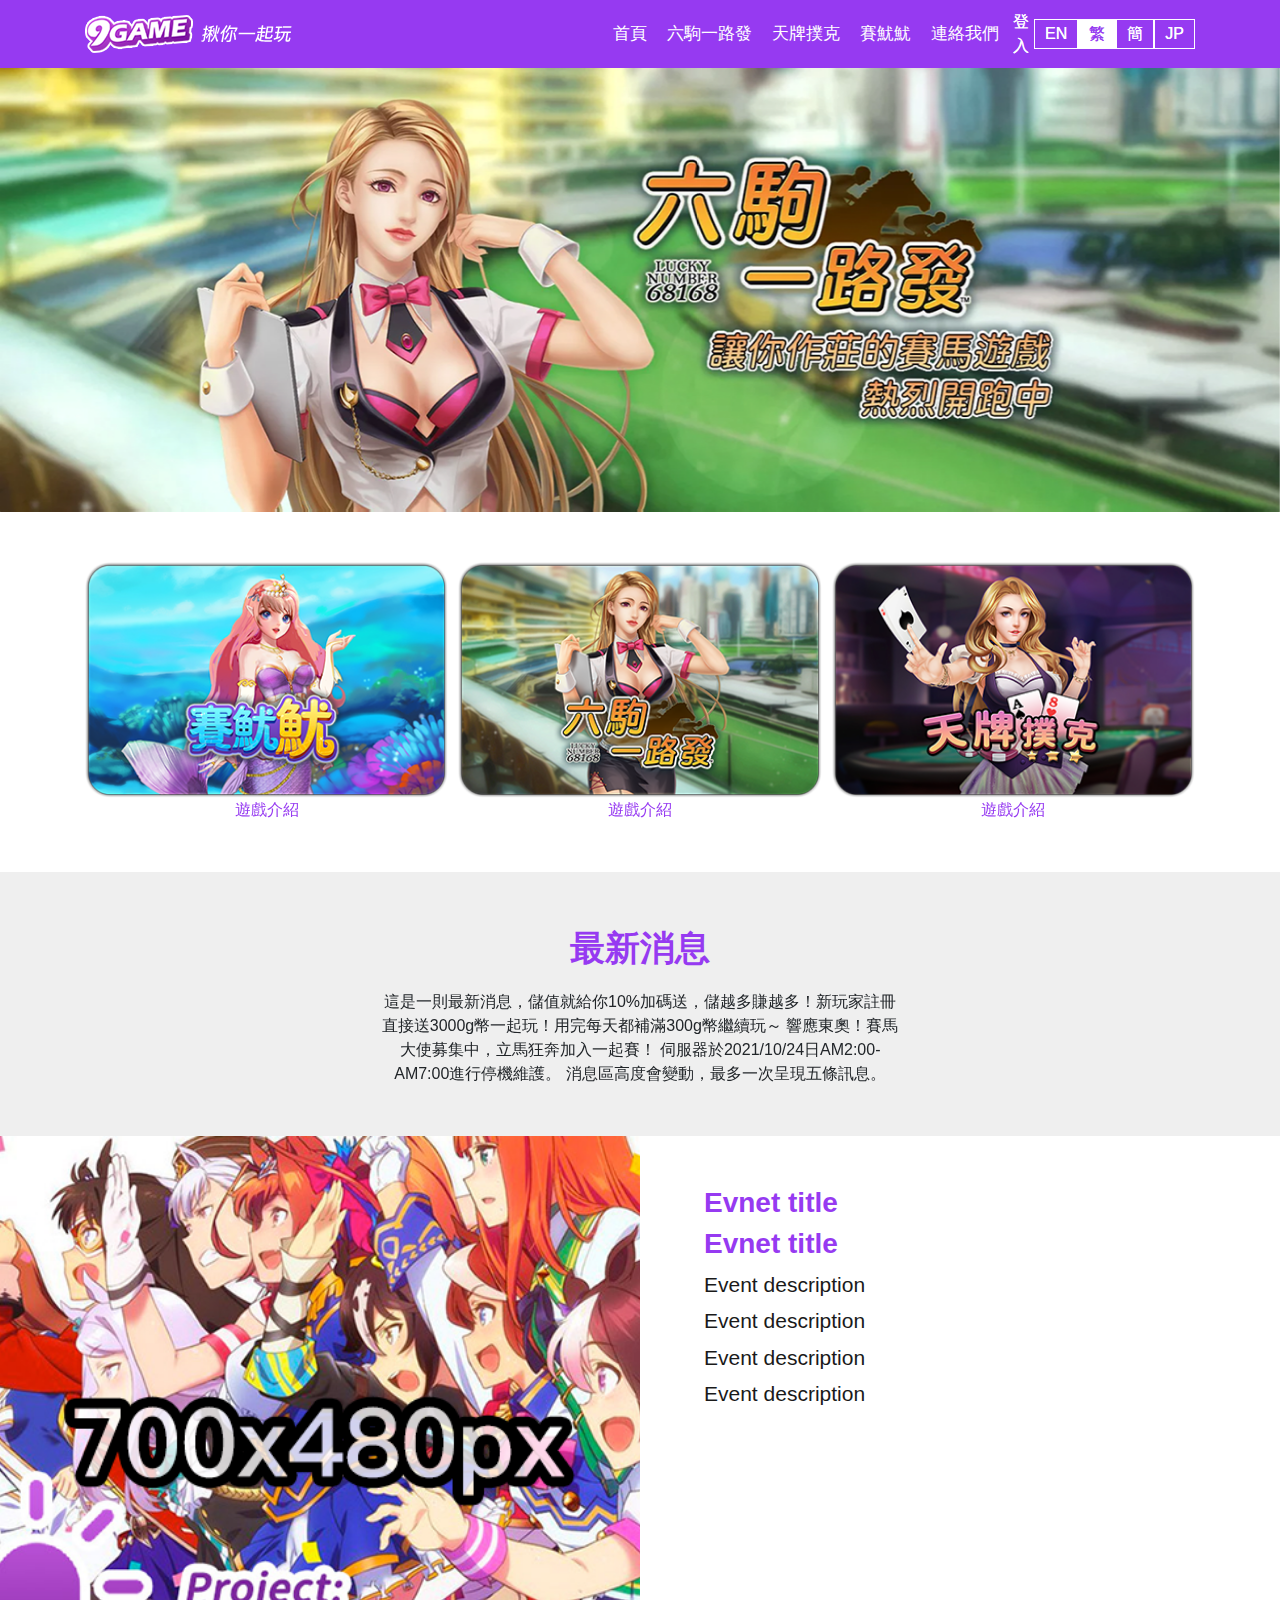
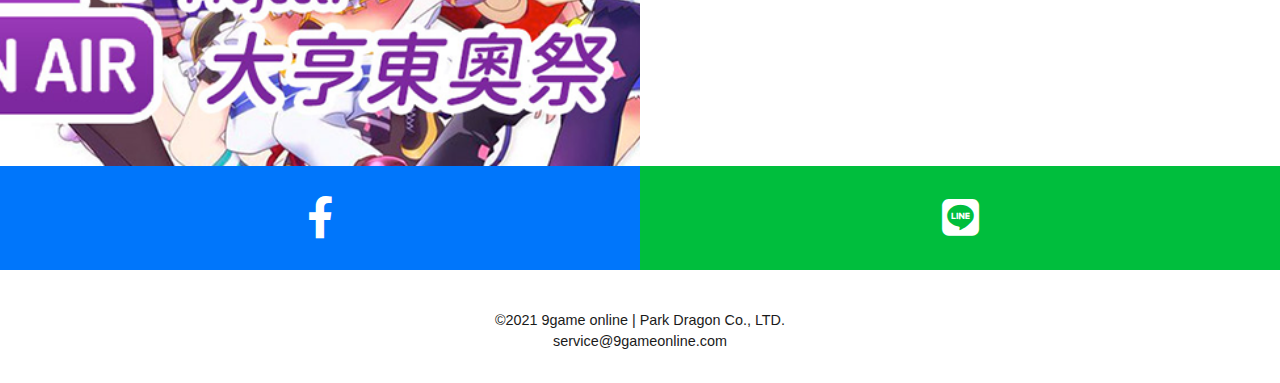
==== contact.html @ 1733c022 "index 未完" ====
<!DOCTYPE html>
<html lang="en">

<head>
  <meta charset="UTF-8">
  <meta name="viewport" content="width=device-width, initial-scale=1.0">

  <link rel="stylesheet" href="css/bootstrap.css">
  <link rel="stylesheet" href="css/custom.css">
  <link rel="stylesheet" href="css/all.css">
  <title>Document</title>
</head>

<body>
  <div class="wrapper">
    <div id="header_fullwidth" class="header">
      <div class="d-flex flex-wrap justify-content-between container">
        <div class="logo">
          <a href="index.html"><img src="images/logo.png"></a>
        </div>
        <div id="header" class="header__nav">
            <!-- header logo -->
            <div id="nav-border" class="header__topNav">
              <button class="mobileNav--Closebtn d-lg-none">
                <i class="fa fa-times" aria-hidden="true"></i>
              </button>
              <ul class="">
                <li><a href="index.html">首頁</a></li>
                <li><a href="game.html">六駒一路發</a></li>
                <li><a href="game.html">天牌撲克</a></li>
                <li><a href="game.html">賽魷魷</a></li>
                <li><a href="contact.html">連絡我們</a></li>
              </ul>
              <button class="mobileNav--close"></button>
            </div>
            <button class="login_btns" type="submit">登入</button>
            <div class="lang">
              <ul id="LangList">
                <li><button>EN</button></li>
                <li class="active"><button >繁</button></li>
                <li><button>簡</button></li>
                <li><button>JP</button></li>
              </ul>
            </div>
            <div class="mobileNav__btn close">
              <!-- <i class="fa fa-bars" aria-hidden="true"></i> -->
            </div>
        </div>
      </div>
    </div>
    <div class="index_slider owl-carousel owl-theme">
      <div class="item">
        <img src="images/banner/banner_1.png" alt="">
      </div>
    </div>
    <section class="main">
      <div class="container">
        <div class="game_slider owl-carousel owl-theme">
          <div class="item">
            <a href="">
              <img src="images/game/0032.png" alt="">
              <p>遊戲介紹</p>
            </a>
          </div>
          <div class="item">
            <a href="">
              <img src="images/game/0031.png" alt="">
              <p>遊戲介紹</p>
            </a>
          </div>
          <div class="item">
            <a href="">
              <img src="images/game/0026.png" alt="">
              <p>遊戲介紹</p>
            </a>
          </div>
        </div>
      </div>
      <div class="newsSlider">
        <div class="container">
          <div class="title">最新消息</div>
          <div class="newsSlider__Slider owl-carousel owl-theme">
            <div class="item">
              <div class="col-lg-6 offset-lg-3">
                <p>這是一則最新消息，儲值就給你10%加碼送，儲越多賺越多！
                  ​新玩家註冊直接送3000g幣一起玩！用完每天都補滿300g幣繼續玩～
                  響應東奧！賽馬大使募集中，立馬狂奔加入一起賽！
                  伺服器於2021/10/24日AM2:00-AM7:00進行停機維護。
                  消息區高度會變動，最多一次呈現五條訊息。</p>
              </div>
            </div>
          </div>
        </div>
      </div>
      <div class="indexInfo">
        <div class="col-6 p-0 indexInfo--pic" style="background-image: url('images/demo.png');">
        </div>
        <div class="col-6 p-0">
          <div class="indexInfo__textContent">
            <h3 class="indexInfo--title">
              Evnet title
            </h3>
            <h3 class="indexInfo--title">
              Evnet title
            </h3>
            <p class="indexInfo--text">Event description</p>
            <p class="indexInfo--text">Event description</p>
            <p class="indexInfo--text">Event description</p>
            <p class="indexInfo--text">Event description</p>
          </div>
        </div>
      </div>
      <div class="social__area">
        <div class="col-6 social--item social--fb"><i class="fab fa-facebook-f"></i></div>
        <div class="col-6 social--item social--line"><i class="fab fa-line"></i></div>
      </div>
    </section>
    
    <div id="footer" class="footer">
      <div class="container">
         
          <div class="col-12">
            <div class="copyright">
              <div class="d-flex flex-wrap">
                <div class="col-12  order-lg-1 order-2 mt-1 mt-lg-0 p-0">
                  <p class="text-center">©2021 9game online | Park Dragon Co., LTD.</p>
                  <p class="text-center"> <a href="">service@9gameonline.com</a> </p>
                </div>
              </div>
            </div>
          </div>
      </div>
    </div>
  </div>
  <div class="modal fade " id="exampleModal" tabindex="-1" role="dialog" aria-labelledby="exampleModalLabel"
    aria-hidden="true">
    <div class="modal-dialog modal-dialog-centered">
      <div class="modal-content">
        <div class="modal-header">
          <h5 class="modal-title title_style" id="exampleModalLabel">Register</h5>
          <button type="button" class="close" data-dismiss="modal" aria-label="Close">
            <span aria-hidden="true">&times;</span>
          </button>
        </div>
        <div class="modal-body">
          <ul class="d-flex flex-wrap">
            <li class="col-6">

              <label for="lname">First Name</label>
              <input type="text" id="lname" name="lname">

            </li>
            <li class="col-6">

              <label for="lname">Last Name</label>
              <input type="text" name="lname">

            </li>
            <li class="col-12">
              <label for="lname">E-mail: </label>
              <input type="text" name="lname">
              <span class="text-red">12121321212131132123</span>
            </li>
            <li class="eye col-6">
              <label for="lname">手機: </label>
              <input type="text" name="lname">
            </li>
            <li class="eye col-6">
              <label for="lname">密碼: </label>
              <input type="text" name="lname">
            </li>
            <li class="eye col-6">
              <label for="lname">確認密碼: </label>
              <input type="text" name="lname">
            </li>
            <li class="eye col-6">
              <label for="lname">銀行密碼: </label>
              <input type="text" name="lname">
            </li>
            <li class="eye col-6">
              <label for="lname">生日: </label>
              <input type="text" name="lname">
            </li>
            <li class="col-12 mt-3">
              <label for="lname" class="left">驗證碼: </label>
              <input type="text" name="lname" style="width:40%"><span class="capcha_area">123445</span>
            </li>
          </ul>
        </div>
        <div class="modal-footer">
          <button type="button" class="design_btn" data-dismiss="modal">Close</button>
          <button type="button" class="maroon_btn">submit</button>
        </div>
      </div>
    </div>
  </div>

  <script src="https://code.jquery.com/jquery-3.5.1.slim.min.js"></script>
  <!-- <script src="https://ajax.googleapis.com/ajax/libs/jquery/1.3.2/jquery.min.js"></script> -->
  <script src="https://cdn.jsdelivr.net/npm/popper.js@1.16.1/dist/umd/popper.min.js"></script>
  <script src="https://cdn.jsdelivr.net/npm/bootstrap@4.6.0/dist/js/bootstrap.min.js"></script>
  <!-- <script src="scripts/bootstrap.js"></script>
  <script src="scripts/bootstrap.bundle.js"></script> -->
  <script src="scripts/owl.carousel.js"></script>
  <script src="scripts/owl.carousel.js"></script>

  <script src="scripts/custom.js"></script>
  <script>

  </script>
</body>

</html>
---- css/custom.css ----
@charset "UTF-8";
/* scss default */
.yellow_btn, .white_btn, .gray_btn, .aqua_btn, .green_btn, .orange_btn, .delete_btn {
  display: inline-block;
  padding: 6px 12px;
  margin-bottom: 0;
  font-size: 14px;
  letter-spacing: 1px;
  font-weight: 300;
  text-align: center;
  vertical-align: middle;
  text-justify: inter-ideograph;
  cursor: pointer;
  -webkit-user-select: none;
          user-select: none;
  border-radius: 30px;
  background-image: none;
}

.delete_btn {
  color: #fff;
  background-color: #FF4136;
  transition: all 0.3s ease-in-out;
}
.delete_btn:hover, .delete_btn:focus, .delete_btn.focus, .delete_btn:active, .delete_btn.active {
  background-color: #fff;
  transition: all 0.3s ease;
  color: #FF4136;
  outline: none;
}

.text-delete {
  color: #fff;
}

.bg-delete {
  background-color: #fff;
}

.orange_btn {
  color: #fff;
  background-color: #FF851B;
  transition: all 0.3s ease-in-out;
}
.orange_btn:hover, .orange_btn:focus, .orange_btn.focus, .orange_btn:active, .orange_btn.active {
  background-color: #fff;
  transition: all 0.3s ease;
  color: #FF851B;
  outline: none;
}

.text-orange {
  color: #fff;
}

.bg-orange {
  background-color: #fff;
}

.green_btn {
  color: #fff;
  background-color: #2ECC40;
  transition: all 0.3s ease-in-out;
}
.green_btn:hover, .green_btn:focus, .green_btn.focus, .green_btn:active, .green_btn.active {
  background-color: #fff;
  transition: all 0.3s ease;
  color: #2ECC40;
  outline: none;
}

.text-green {
  color: #fff;
}

.bg-green {
  background-color: #fff;
}

.aqua_btn {
  color: #fff;
  background-color: #7FDBFF;
  transition: all 0.3s ease-in-out;
}
.aqua_btn:hover, .aqua_btn:focus, .aqua_btn.focus, .aqua_btn:active, .aqua_btn.active {
  background-color: #fff;
  transition: all 0.3s ease;
  color: #7FDBFF;
  outline: none;
}

.text-aqua {
  color: #fff;
}

.bg-aqua {
  background-color: #fff;
}

.gray_btn {
  color: #fff;
  background-color: #aaa;
  transition: all 0.3s ease-in-out;
}
.gray_btn:hover, .gray_btn:focus, .gray_btn.focus, .gray_btn:active, .gray_btn.active {
  background-color: #fff;
  transition: all 0.3s ease;
  color: #aaa;
  outline: none;
}

.text-gray {
  color: #fff;
}

.bg-gray {
  background-color: #fff;
}

.white_btn {
  color: #1a1a1a;
  background-color: #fff;
  transition: all 0.3s ease-in-out;
}
.white_btn:hover, .white_btn:focus, .white_btn.focus, .white_btn:active, .white_btn.active {
  background-color: #1a1a1a;
  transition: all 0.3s ease;
  color: #fff;
  outline: none;
}

.text-white {
  color: #1a1a1a;
}

.bg-white {
  background-color: #1a1a1a;
}

.yellow_btn {
  color: #FFDC00;
  background-color: #FFDC00;
  transition: all 0.3s ease-in-out;
}
.yellow_btn:hover, .yellow_btn:focus, .yellow_btn.focus, .yellow_btn:active, .yellow_btn.active {
  background-color: #FFDC00;
  transition: all 0.3s ease;
  color: #FFDC00;
  outline: none;
}

.text-yellow {
  color: #FFDC00;
}

.bg-yellow {
  background-color: #FFDC00;
}

.mt-0 {
  margin-top: 0px;
}

.mt-5 {
  margin-top: 5px;
}

.mt-10 {
  margin-top: 10px;
}

.mt-15 {
  margin-top: 15px;
}

.mt-20 {
  margin-top: 20px;
}

.mt-25 {
  margin-top: 25px;
}

.mt-30 {
  margin-top: 30px;
}

.mt-35 {
  margin-top: 35px;
}

.mt-40 {
  margin-top: 40px;
}

.mt-45 {
  margin-top: 45px;
}

.mt-50 {
  margin-top: 50px;
}

.mr-0 {
  margin-right: 0px;
}

.mr-5 {
  margin-right: 5px;
}

.mr-10 {
  margin-right: 10px;
}

.mr-15 {
  margin-right: 15px;
}

.mr-20 {
  margin-right: 20px;
}

.mr-25 {
  margin-right: 25px;
}

.mr-30 {
  margin-right: 30px;
}

.mr-35 {
  margin-right: 35px;
}

.mr-40 {
  margin-right: 40px;
}

.mr-45 {
  margin-right: 45px;
}

.mr-50 {
  margin-right: 50px;
}

.mb-0 {
  margin-bottom: 0px;
}

.mb-5 {
  margin-bottom: 5px;
}

.mb-10 {
  margin-bottom: 10px;
}

.mb-15 {
  margin-bottom: 15px;
}

.mb-20 {
  margin-bottom: 20px;
}

.mb-25 {
  margin-bottom: 25px;
}

.mb-30 {
  margin-bottom: 30px;
}

.mb-35 {
  margin-bottom: 35px;
}

.mb-40 {
  margin-bottom: 40px;
}

.mb-45 {
  margin-bottom: 45px;
}

.mb-50 {
  margin-bottom: 50px;
}

.ml-0 {
  margin-left: 0px;
}

.ml-5 {
  margin-left: 5px;
}

.ml-10 {
  margin-left: 10px;
}

.ml-15 {
  margin-left: 15px;
}

.ml-20 {
  margin-left: 20px;
}

.ml-25 {
  margin-left: 25px;
}

.ml-30 {
  margin-left: 30px;
}

.ml-35 {
  margin-left: 35px;
}

.ml-40 {
  margin-left: 40px;
}

.ml-45 {
  margin-left: 45px;
}

.ml-50 {
  margin-left: 50px;
}

.m0 {
  margin: 0px;
}

.m5 {
  margin: 5px;
}

.m10 {
  margin: 10px;
}

.m15 {
  margin: 15px;
}

.m20 {
  margin: 20px;
}

.m25 {
  margin: 25px;
}

.m30 {
  margin: 30px;
}

.m35 {
  margin: 35px;
}

.m40 {
  margin: 40px;
}

.m45 {
  margin: 45px;
}

.m50 {
  margin: 50px;
}

.pt-0 {
  padding-top: 0px;
}

.pt-5 {
  padding-top: 5px;
}

.pt-10 {
  padding-top: 10px;
}

.pt-15 {
  padding-top: 15px;
}

.pt-20 {
  padding-top: 20px;
}

.pt-25 {
  padding-top: 25px;
}

.pt-30 {
  padding-top: 30px;
}

.pt-35 {
  padding-top: 35px;
}

.pt-40 {
  padding-top: 40px;
}

.pt-45 {
  padding-top: 45px;
}

.pt-50 {
  padding-top: 50px;
}

.pr-0 {
  padding-right: 0px;
}

.pr-5 {
  padding-right: 5px;
}

.pr-10 {
  padding-right: 10px;
}

.pr-15 {
  padding-right: 15px;
}

.pr-20 {
  padding-right: 20px;
}

.pr-25 {
  padding-right: 25px;
}

.pr-30 {
  padding-right: 30px;
}

.pr-35 {
  padding-right: 35px;
}

.pr-40 {
  padding-right: 40px;
}

.pr-45 {
  padding-right: 45px;
}

.pr-50 {
  padding-right: 50px;
}

.pb-0 {
  padding-bottom: 0px;
}

.pb-5 {
  padding-bottom: 5px;
}

.pb-10 {
  padding-bottom: 10px;
}

.pb-15 {
  padding-bottom: 15px;
}

.pb-20 {
  padding-bottom: 20px;
}

.pb-25 {
  padding-bottom: 25px;
}

.pb-30 {
  padding-bottom: 30px;
}

.pb-35 {
  padding-bottom: 35px;
}

.pb-40 {
  padding-bottom: 40px;
}

.pb-45 {
  padding-bottom: 45px;
}

.pb-50 {
  padding-bottom: 50px;
}

.pl-0 {
  padding-left: 0px;
}

.pl-5 {
  padding-left: 5px;
}

.pl-10 {
  padding-left: 10px;
}

.pl-15 {
  padding-left: 15px;
}

.pl-20 {
  padding-left: 20px;
}

.pl-25 {
  padding-left: 25px;
}

.pl-30 {
  padding-left: 30px;
}

.pl-35 {
  padding-left: 35px;
}

.pl-40 {
  padding-left: 40px;
}

.pl-45 {
  padding-left: 45px;
}

.pl-50 {
  padding-left: 50px;
}

.p-0 {
  padding: 0px;
}

.p-5 {
  padding: 5px;
}

.p-10 {
  padding: 10px;
}

.p-15 {
  padding: 15px;
}

.p-20 {
  padding: 20px;
}

.p-25 {
  padding: 25px;
}

.p-30 {
  padding: 30px;
}

.p-35 {
  padding: 35px;
}

.p-40 {
  padding: 40px;
}

.p-45 {
  padding: 45px;
}

.p-50 {
  padding: 50px;
}

/*
 *  Owl Carousel - Core
 */
.owl-carousel {
  display: none;
  width: 100%;
  -webkit-tap-highlight-color: transparent;
  /* position relative and z-index fix webkit rendering fonts issue */
  position: relative;
  z-index: 1;
}
.owl-carousel .owl-stage {
  position: relative;
  touch-action: manipulation;
  -moz-backface-visibility: hidden;
  /* fix firefox animation glitch */
}
.owl-carousel .owl-stage:after {
  content: ".";
  display: block;
  clear: both;
  visibility: hidden;
  line-height: 0;
  height: 0;
}
.owl-carousel .owl-stage-outer {
  position: relative;
  overflow: hidden;
  /* fix for flashing background */
  -webkit-transform: translate3d(0px, 0px, 0px);
}
.owl-carousel .owl-wrapper,
.owl-carousel .owl-item {
  -webkit-backface-visibility: hidden;
  -moz-backface-visibility: hidden;
  -ms-backface-visibility: hidden;
  -webkit-transform: translate3d(0, 0, 0);
  -moz-transform: translate3d(0, 0, 0);
  -ms-transform: translate3d(0, 0, 0);
}
.owl-carousel .owl-item {
  position: relative;
  min-height: 1px;
  float: left;
  -webkit-backface-visibility: hidden;
  -webkit-tap-highlight-color: transparent;
  -webkit-touch-callout: none;
}
.owl-carousel .owl-item img {
  display: block;
  width: 100%;
}
.owl-carousel .owl-nav.disabled,
.owl-carousel .owl-dots.disabled {
  display: none;
}
.owl-carousel .owl-nav .owl-prev,
.owl-carousel .owl-nav .owl-next,
.owl-carousel .owl-dot {
  cursor: pointer;
  -webkit-user-select: none;
  user-select: none;
}
.owl-carousel .owl-nav button.owl-prev,
.owl-carousel .owl-nav button.owl-next,
.owl-carousel button.owl-dot {
  background: none;
  color: inherit;
  border: none;
  padding: 0 !important;
  font: inherit;
}
.owl-carousel .owl-dots {
  display: flex;
  justify-content: center;
  align-items: center;
}
.owl-carousel button.owl-dot {
  width: 10px;
  height: 10px;
  display: block;
  background: #aaa;
  border-radius: 100%;
  margin: 3px !important;
}
.owl-carousel button.owl-dot.active {
  width: 15px;
  height: 15px;
  display: block;
  background: linear-gradient(to right, #f7ce00 26%, #fcf9a9 41%, #fffcdb 44%, #f9f490 62%, #f2a900 87%, #fcf649 100%);
  border-radius: 100%;
}
.owl-carousel.owl-loaded {
  display: block;
}
.owl-carousel.owl-loading {
  opacity: 0;
  display: block;
}
.owl-carousel.owl-hidden {
  opacity: 0;
}
.owl-carousel.owl-refresh .owl-item {
  visibility: hidden;
}
.owl-carousel.owl-drag .owl-item {
  touch-action: pan-y;
  -webkit-user-select: none;
  user-select: none;
}
.owl-carousel.owl-grab {
  cursor: move;
  cursor: grab;
}
.owl-carousel.owl-rtl {
  direction: rtl;
}
.owl-carousel.owl-rtl .owl-item {
  float: right;
}

/* No Js */
.no-js .owl-carousel {
  display: block;
}

/*
 *  Owl Carousel - Animate Plugin
 */
.owl-carousel .animated {
  animation-duration: 1000ms;
  animation-fill-mode: both;
}
.owl-carousel .owl-animated-in {
  z-index: 0;
}
.owl-carousel .owl-animated-out {
  z-index: 1;
}
.owl-carousel .fadeOut {
  animation-name: fadeOut;
}

@keyframes fadeOut {
  0% {
    opacity: 1;
  }
  100% {
    opacity: 0;
  }
}
/*
 * 	Owl Carousel - Auto Height Plugin
 */
.owl-height {
  transition: height 500ms ease-in-out;
}

/*
 * 	Owl Carousel - Lazy Load Plugin
 */
.owl-carousel .owl-item {
  /**
  	This is introduced due to a bug in IE11 where lazy loading combined with autoheight plugin causes a wrong
  	calculation of the height of the owl-item that breaks page layouts
   */
}
.owl-carousel .owl-item .owl-lazy {
  opacity: 0;
  transition: opacity 400ms ease;
}
.owl-carousel .owl-item .owl-lazy[src^=""], .owl-carousel .owl-item .owl-lazy:not([src]) {
  max-height: 0;
}
.owl-carousel .owl-item img.owl-lazy {
  transform-style: preserve-3d;
}

/*
 * 	Owl Carousel - Video Plugin
 */
.owl-carousel .owl-video-wrapper {
  position: relative;
  height: 100%;
  background: #000;
}
.owl-carousel .owl-video-play-icon {
  position: absolute;
  height: 80px;
  width: 80px;
  left: 50%;
  top: 50%;
  margin-left: -40px;
  margin-top: -40px;
  background: url("owl.video.play.png") no-repeat;
  cursor: pointer;
  z-index: 1;
  -webkit-backface-visibility: hidden;
  transition: transform 100ms ease;
}
.owl-carousel .owl-video-play-icon:hover {
  transform: scale(1.3, 1.3);
}
.owl-carousel .owl-video-playing .owl-video-tn,
.owl-carousel .owl-video-playing .owl-video-play-icon {
  display: none;
}
.owl-carousel .owl-video-tn {
  opacity: 0;
  height: 100%;
  background-position: center center;
  background-repeat: no-repeat;
  background-size: contain;
  transition: opacity 400ms ease;
}
.owl-carousel .owl-video-frame {
  position: relative;
  z-index: 1;
  height: 100%;
  width: 100%;
}

/*
 * 	Default theme - Owl Carousel CSS File
 */
.owl-theme .owl-nav {
  margin-top: 10px;
  text-align: center;
  -webkit-tap-highlight-color: transparent;
}
.owl-theme .owl-nav [class*=owl-] {
  color: #FFF;
  font-size: 14px;
  margin: 5px;
  padding: 4px 7px;
  background: #D6D6D6;
  display: inline-block;
  cursor: pointer;
  border-radius: 3px;
}
.owl-theme .owl-nav [class*=owl-]:hover {
  background: #869791;
  color: #FFF;
  text-decoration: none;
}
.owl-theme .owl-nav .disabled {
  opacity: 0.5;
  cursor: default;
}
.owl-theme .owl-nav.disabled + .owl-dots {
  margin-top: 10px;
}
.owl-theme .owl-dots {
  text-align: center;
  -webkit-tap-highlight-color: transparent;
}
.owl-theme .owl-dots .owl-dot {
  display: inline-block;
  zoom: 1;
  *display: inline;
}
.owl-theme .owl-dots .owl-dot span {
  display: block;
  -webkit-backface-visibility: visible;
  transition: opacity 200ms ease;
  border-radius: 30px;
}
.owl-theme .owl-dots .owl-dot.active span, .owl-theme .owl-dots .owl-dot:hover span {
  background: #869791;
}
html {
  overflow-x: hidden;
}

body {
  font-family: ‘Trebuchet MS’, "Microsoft JhengHei", Arial, Helvetica, sans-serif !important;
  background-repeat: no-repeat;
  background-position: center;
  overflow-x: hidden;
}

a:hover {
  text-decoration: none;
}

*:hover {
  text-decoration: none;
}

ul {
  padding: 0px;
  margin: 0px;
}
ul li {
  list-style-type: none;
}

ol {
  margin-bottom: 0px;
}
ol.EnglishListStyle li {
  list-style-type: lower-alpha;
}
ol li {
  list-style-type: decimal;
}

@media only screen and (max-width: 991px) {
  hr {
    margin: 10px 0;
  }
}

select {
  color: #fff;
  outline: none;
  padding: 6px 10px;
  height: 35px;
  background-color: rgba(197, 171, 181, 0.17);
  width: 100%;
  border: 0px;
}
select option {
  background-color: #1a1a1a;
}

input {
  color: #fff;
  outline: none;
  padding: 5px 10px;
  background-color: rgba(197, 171, 181, 0.17);
  width: 100%;
  border: 0px;
}
input option {
  background-color: #1a1a1a;
}

.text-red {
  color: #FF4136;
}

.defult_btn {
  background: #fff;
  color: #963af1;
  padding: 2px 10px;
  border-radius: 30px;
  font-size: 0.875em;
}
.defult_btn:active, .defult_btn:focus, .defult_btn:hover {
  background-color: #FFDC00;
  transition: all 0.3s ease;
  color: #1a1a1a;
}
.defult_btn i {
  margin-right: 5px;
}

.title {
  font-size: 2.1875em;
  text-transform: uppercase;
  margin-bottom: 15px;
  font-weight: bold;
  text-align: center;
  justify-content: center;
  display: flex;
  width: 100%;
  color: #963af1;
}

#nav-border {
  width: 100%;
  display: flex;
}

.header {
  position: fixed;
  width: 100%;
  display: flex;
  justify-content: space-between;
  top: 0;
  z-index: 100;
  padding: 10px 0;
  background-color: #963af1;
}
.header__nav {
  display: flex;
  width: calc(100% - 230px);
  align-items: center;
}
@media only screen and (max-width: 991px) {
  .header__nav {
    width: auto;
  }
}
.header__topNav {
  display: flex;
  padding: 10px 0 10px;
  width: 100%;
}
@media only screen and (max-width: 991px) {
  .header__topNav {
    padding: 50px 20px;
    display: flex;
    flex-direction: column;
    width: 300px;
    background-color: #963af1;
    position: fixed;
    right: -300px;
    justify-content: start;
    align-items: flex-start;
    height: 100vh;
    overflow-y: auto;
    top: 0px;
    z-index: 1000000000;
  }
  .close .header__topNav {
    right: -300px;
    animation: mobile_navClose 0.3s 1;
  }
  .open .header__topNav {
    animation: mobile_navOpen 0.3s 1;
    right: 0px;
  }
}
.header__topNav ul {
  display: flex;
  flex-direction: row;
  align-items: center;
  justify-content: flex-end;
  width: 100%;
}
@media only screen and (max-width: 991px) {
  .header__topNav ul {
    flex-direction: column;
    justify-content: flex-start !important;
  }
}
.header__topNav ul li {
  padding: 0 10px;
  cursor: pointer;
}
@media only screen and (max-width: 1199px) {
  .header__topNav ul li {
    padding: 0 8px;
  }
}
@media only screen and (max-width: 991px) {
  .header__topNav ul li {
    width: 100%;
    padding: 5px;
  }
}
.header__topNav ul li:hover a {
  color: #FFDC00;
}
.header__topNav ul li a {
  width: 100%;
  color: #fff;
  text-transform: capitalize;
  font-size: 1.05em;
}
@media only screen and (max-width: 1280px) {
  .header__topNav ul li a {
    font-size: 1.05em;
  }
}
.header__content {
  display: flex;
  flex-wrap: wrap;
  padding-left: 20px;
  width: calc(100% - 170px);
}
@media only screen and (max-width: 991px) {
  .header__content {
    width: 100%;
    padding: 0px;
  }
}

button {
  background-color: transparent;
  text-shadow: 0 0 0;
  border: 0px;
  color: #fff;
  padding: 0px;
  outline: none;
  cursor: pointer;
}
button:hover {
  outline: none;
}
button:active {
  outline: none;
}
button:focus {
  outline: none;
}

.clear {
  clear: both;
}

.clearfix:after {
  clear: both;
}

.login a:hover {
  color: #FFDC00;
}
.login ul {
  display: flex;
  flex-direction: row;
  align-items: center;
}
.login ul li {
  margin: 0 5px;
}
.login ul li:before {
  color: #fff;
}
.login ul li:last-child button {
  border-left: 1px solid #fff;
  padding: 0 10px;
}

.index_slider {
  padding-top: 55px;
}

.mobieUserInfo--btn {
  width: 100%;
}

.modal-header {
  justify-content: center;
  padding: 0px;
  border-bottom: 0px;
}
.modal-header .close {
  color: #fff;
  font-size: 1.3125em;
  position: absolute;
  right: 20px;
}
.modal-header .close:hover {
  opacity: 1 !important;
}
.modal-title {
  color: #fff;
  font-weight: bold;
  font-size: 1.3125em;
  text-align: center;
  width: 100%;
}
.modal-footer {
  border-top: 0px;
  justify-content: center;
}
.modal-content {
  padding: 20px;
  background-color: #963af1;
  border-radius: 15px;
}

.deposit__MoneyList, .deposit__list {
  display: flex;
  flex-direction: column;
}
.deposit__MoneyList li, .deposit__list li {
  background-color: #fff;
  border-radius: 30px;
  display: flex;
  justify-content: center;
  padding: 5px 0;
  margin-bottom: 10px;
  position: relative;
}
.deposit__MoneyList li:hover, .deposit__MoneyList li:focus, .deposit__MoneyList li:active, .deposit__list li:hover, .deposit__list li:focus, .deposit__list li:active {
  transform: translateY(3px);
  box-shadow: inset 3px 3px 10px rgba(0, 0, 0, 0.7);
  transition: all 0.3s ease-in-out;
}
.deposit__MoneyList li img, .deposit__list li img {
  max-height: 30px;
}
.deposit__MoneyList li {
  background-color: #fff;
  border-radius: 30px;
  display: flex;
  justify-content: center;
  padding: 5px 0;
  margin-bottom: 10px;
  position: relative;
}
.lang {
  display: flex;
  align-items: center;
}
@media only screen and (max-width: 991px) {
  .lang {
    justify-content: flex-end;
    margin-bottom: 20px;
  }
}
.lang ul {
  display: flex;
  flex-direction: row;
  justify-content: center;
}
.lang ul li {
  display: flex;
  flex-direction: row;
  padding: 0px;
  align-items: center;
  width: auto;
  border: 1px solid #fff;
}
.lang ul li button {
  font-size: 1;
  padding: 2px 10px;
}
.lang ul li.active button {
  background-color: #fff;
  color: #963af1;
}

.game_slider {
  padding: 50px 0;
}
@media only screen and (max-width: 991px) {
  .game_slider {
    padding: 30px 0;
  }
}
.game_slider a {
  color: #963af1;
}
.game_slider a:hover img {
  transform: scale(0.95);
  position: relative;
  transition: all 0.3s ease-in-out;
}
.game_slider a p {
  text-align: center;
  margin-bottom: 0px;
}

.newsSlider {
  background-color: #efefef;
  padding: 50px 0;
  display: flex;
}
.newsSlider p {
  text-align: center;
  margin-bottom: 0px;
  line-height: 1.5;
}

.indexInfo {
  display: flex;
  flex-direction: row;
  min-height: 70vh;
}
.indexInfo--pic {
  background-size: cover;
  background-position: center;
}
.indexInfo__textContent {
  padding: 50px 10%;
}
.indexInfo--title {
  color: #963af1;
  font-weight: bold;
  font-size: 1.75em;
}
.indexInfo--text {
  font-size: 1.3125em;
  color: #1a1a1a;
  margin-bottom: 5px;
}

.social__area {
  display: flex;
}
.social--item {
  padding: 30px 0px;
  text-align: center;
}
.social--item i {
  color: #fff;
  font-size: 2.625em;
}
.social--fb {
  background-color: #0076fb;
}
.social--line {
  background-color: #00be3d;
}

.index__gameArea {
  padding: 0px 10% 20px;
  display: flex;
  flex-wrap: wrap;
  flex-direction: row;
  margin-top: -3%;
  position: relative;
  z-index: 1;
}
@media only screen and (max-width: 991px) {
  .index__gameArea {
    margin-top: 0px;
  }
}
@media only screen and (max-width: 1199px) {
  .index__gameArea {
    padding: 0 5% 20px;
  }
}
.index__gameArea img {
  max-width: 100%;
}

.close {
  opacity: 1;
  text-shadow: 0 0px 0 transparent;
  font-size: 1.05em;
}
.close:hover {
  opacity: 1 !important;
}

.mobileNav__btn {
  color: #fff;
  display: none;
}
@media only screen and (max-width: 991px) {
  .mobileNav__btn {
    display: flex;
    align-items: center;
    width: 40px;
  }
  .mobileNav__btn i {
    font-size: 1.3125em;
  }
}
.mobileNav__btn.open {
  font-size: 1.5rem;
}
@media only screen and (max-width: 991px) {
  .mobileNav__btn.open {
    font-size: 1.3125em;
  }
}
.mobileNav__btn.open:after {
  content: "";
  font-family: "Font Awesome 5 Free";
  font-weight: 900;
}
.mobileNav__btn.close {
  opacity: 1;
}
.mobileNav__btn.close:after {
  content: "";
  font-family: "Font Awesome 5 Free";
  font-weight: 900;
}
.mobileNav__btn.close:hover {
  color: #fff;
  opacity: 1 !important;
}
.mobileNav--Closebtn {
  width: 100%;
  text-align: right;
  color: #fff;
  z-index: 1000000001;
  position: absolute;
  right: 20px;
  margin-top: 5px;
}
.mobileNav--Closebtn i {
  font-size: 18px;
}
.mobileNav--user {
  display: none;
  color: #fff;
  flex-direction: column;
  align-items: center;
}
.mobileNav--user i {
  color: #1a1a1a;
  font-size: 24px;
  width: 60px;
  height: 60px;
  display: flex;
  justify-content: center;
  align-items: center;
  border: 10px solid;
  border-image-slice: 1;
  border-radius: 100%;
  border-width: 5px;
  background: linear-gradient(30deg, rgba(247, 206, 0, 0.73) 26%, #fcf9a9 41%, #fffcdb 44%, #f9f490 62%, #f2a90054 87%, #f2a900e0 88%, #fcf649b5 100%);
}
.mobileNav--member {
  font-size: 15.6px;
  font-weight: bold;
}
.mobileNav--close {
  background-color: rgba(0, 0, 0, 0.6);
  width: 100%;
  height: 100%;
  position: fixed;
  display: block;
  top: 0px;
  left: 0px;
  z-index: 10000000;
}

.user__area {
  color: #fff;
  padding: 0px;
  padding: 3px 20px;
  border-left: 1px solid #fff;
  display: flex;
  margin-left: 10px;
  white-space: nowrap;
  align-items: center;
  width: auto !important;
}
@media only screen and (max-width: 991px) {
  .user__area {
    border-left: 0px;
    border-top: 1px solid #fff;
    margin-top: 15px;
    padding: 15px 5px 0;
    width: 100% !important;
    margin-left: 0px;
  }
}

.logo {
  float: left;
  position: relative;
  z-index: 10000000;
  display: flex;
  align-items: center;
}
.logo img {
  max-height: 60px;
}
@media only screen and (max-width: 480px) {
  .logo img {
    max-width: 100px;
  }
}

.footer {
  float: left;
  width: 100%;
  color: #efefef;
  padding: 30px 0 20px;
}
.footer p {
  font-size: 14.4px;
  line-height: 1.5;
  margin-bottom: 0px;
  color: #1a1a1a;
}
.footer a {
  color: #1a1a1a;
}
.footer .payicon {
  display: flex;
  flex-direction: row;
  flex-wrap: wrap;
  width: 100%;
  justify-content: center;
}
.footer .payicon img {
  max-height: 40px;
}

.copyright {
  color: #fff;
  padding: 10px 0;
}

@keyframes mobile_navClose {
  from {
    right: 0px;
  }
  to {
    right: -300px;
  }
}
@keyframes mobile_navOpen {
  from {
    right: -300px;
  }
  to {
    right: 0px;
  }
}
/*# sourceMappingURL=custom.css.map */
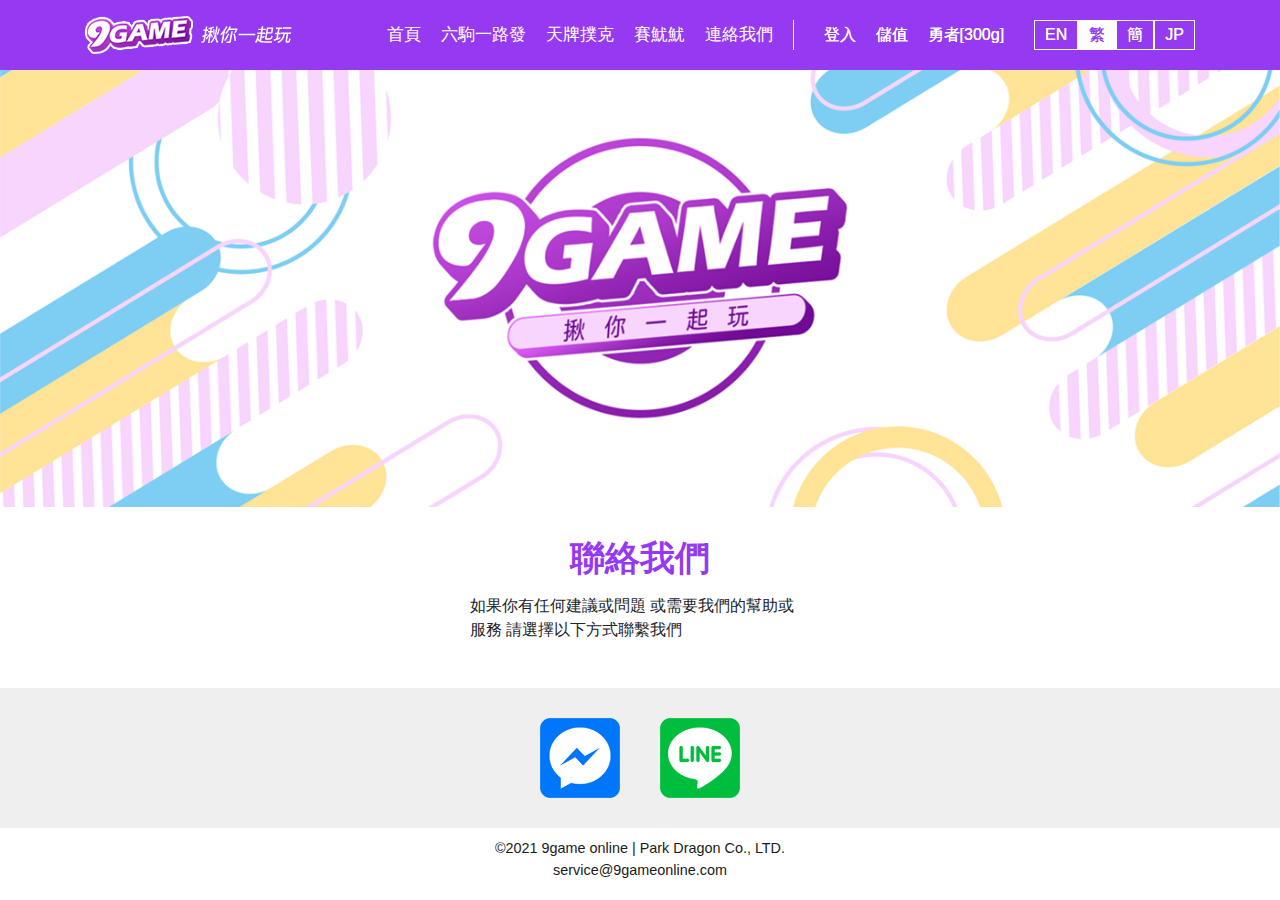
==== commit 0ce752f3: "手機版＆邏輯調完＆放其他語系的圖片進資料夾" ====
--- a/contact.html
+++ b/contact.html
@@ -19,101 +19,62 @@
           <a href="index.html"><img src="images/logo.png"></a>
         </div>
         <div id="header" class="header__nav">
-            <!-- header logo -->
-            <div id="nav-border" class="header__topNav">
-              <button class="mobileNav--Closebtn d-lg-none">
-                <i class="fa fa-times" aria-hidden="true"></i>
-              </button>
-              <ul class="">
-                <li><a href="index.html">首頁</a></li>
-                <li><a href="game.html">六駒一路發</a></li>
-                <li><a href="game.html">天牌撲克</a></li>
-                <li><a href="game.html">賽魷魷</a></li>
-                <li><a href="contact.html">連絡我們</a></li>
-              </ul>
+            <div id="nav-border">
+              <button class="mobileNav__btn d-lg-none close"></button>
+              <div  class="header__topNav">
+                <button class="mobileNav--Closebtn d-lg-none d-block"><i class="fas fa-times"></i></button>
+                <ul class="order-lg-1 order-2">
+                  <li><a href="index.html">首頁</a></li>
+                  <li><a href="game.html">六駒一路發</a></li>
+                  <li><a href="game.html">天牌撲克</a></li>
+                  <li><a href="game.html">賽魷魷</a></li>
+                  <li><a href="contact.html">連絡我們</a></li>
+                </ul>
+                <ul class="user__area order-lg-2 order-3">
+                  <li><button  type="button" data-toggle="modal" data-target="#LoginModal">登入</button></li>
+                  <li><button  type="button" data-toggle="modal" data-target="#DepositModal">儲值</button></li>
+                  <li><button  type="button" data-toggle="modal" data-target="#ChangeNameModal">勇者<span>[300g]</span></button></li>
+                </ul>
+                <div class="lang order-lg-3 order-1">
+                  <ul id="LangList">
+                    <li><button>EN</button></li>
+                    <li class="active"><button >繁</button></li>
+                    <li><button>簡</button></li>
+                    <li><button>JP</button></li>
+                  </ul>
+                </div>
+              </div>
+            
               <button class="mobileNav--close"></button>
-            </div>
-            <button class="login_btns" type="submit">登入</button>
-            <div class="lang">
-              <ul id="LangList">
-                <li><button>EN</button></li>
-                <li class="active"><button >繁</button></li>
-                <li><button>簡</button></li>
-                <li><button>JP</button></li>
-              </ul>
-            </div>
-            <div class="mobileNav__btn close">
-              <!-- <i class="fa fa-bars" aria-hidden="true"></i> -->
-            </div>
+            
+            </div>  
         </div>
       </div>
     </div>
-    <div class="index_slider owl-carousel owl-theme">
-      <div class="item">
-        <img src="images/banner/banner_1.png" alt="">
-      </div>
-    </div>
+   
     <section class="main">
+      <div class="content">
+        <div class="titleBanner">
+          <img src="images/contactBanner.png" alt="">
+      </div>
       <div class="container">
-        <div class="game_slider owl-carousel owl-theme">
-          <div class="item">
-            <a href="">
-              <img src="images/game/0032.png" alt="">
-              <p>遊戲介紹</p>
-            </a>
-          </div>
-          <div class="item">
-            <a href="">
-              <img src="images/game/0031.png" alt="">
-              <p>遊戲介紹</p>
-            </a>
-          </div>
-          <div class="item">
-            <a href="">
-              <img src="images/game/0026.png" alt="">
-              <p>遊戲介紹</p>
-            </a>
+        <div class="d-flex justify-content-center align-items-center flex-column content__area">
+          <h3 class="title text-theme">聯絡我們</h3>
+          <div class="col-md-4 ">
+            <p>如果你有任何建議或問題
+              或需要我們的幫助或服務
+              請選擇以下方式聯繫我們</p>
           </div>
         </div>
       </div>
-      <div class="newsSlider">
-        <div class="container">
-          <div class="title">最新消息</div>
-          <div class="newsSlider__Slider owl-carousel owl-theme">
-            <div class="item">
-              <div class="col-lg-6 offset-lg-3">
-                <p>這是一則最新消息，儲值就給你10%加碼送，儲越多賺越多！
-                  ​新玩家註冊直接送3000g幣一起玩！用完每天都補滿300g幣繼續玩～
-                  響應東奧！賽馬大使募集中，立馬狂奔加入一起賽！
-                  伺服器於2021/10/24日AM2:00-AM7:00進行停機維護。
-                  消息區高度會變動，最多一次呈現五條訊息。</p>
-              </div>
-            </div>
-          </div>
-        </div>
-      </div>
-      <div class="indexInfo">
-        <div class="col-6 p-0 indexInfo--pic" style="background-image: url('images/demo.png');">
-        </div>
-        <div class="col-6 p-0">
-          <div class="indexInfo__textContent">
-            <h3 class="indexInfo--title">
-              Evnet title
-            </h3>
-            <h3 class="indexInfo--title">
-              Evnet title
-            </h3>
-            <p class="indexInfo--text">Event description</p>
-            <p class="indexInfo--text">Event description</p>
-            <p class="indexInfo--text">Event description</p>
-            <p class="indexInfo--text">Event description</p>
-          </div>
-        </div>
-      </div>
-      <div class="social__area">
-        <div class="col-6 social--item social--fb"><i class="fab fa-facebook-f"></i></div>
-        <div class="col-6 social--item social--line"><i class="fab fa-line"></i></div>
-      </div>
+      <div class="social__inner">
+        <ul>
+          <li class="social--messenger"> <a href="https://www.facebook.com/9gameonline" target="_blank"><img src="images/icon/contact_messenger.png" alt=""></a></li>
+          <li class="social--lineicon"><a href="https://lin.ee/tvqjr5u" target="_blank"><img src="images/icon/contact_line.png" alt=""></a></li>
+        </ul>
+      </div>
+     
+     
     </section>
     
     <div id="footer" class="footer">
@@ -132,69 +93,201 @@
       </div>
     </div>
   </div>
-  <div class="modal fade " id="exampleModal" tabindex="-1" role="dialog" aria-labelledby="exampleModalLabel"
-    aria-hidden="true">
-    <div class="modal-dialog modal-dialog-centered">
-      <div class="modal-content">
-        <div class="modal-header">
-          <h5 class="modal-title title_style" id="exampleModalLabel">Register</h5>
-          <button type="button" class="close" data-dismiss="modal" aria-label="Close">
-            <span aria-hidden="true">&times;</span>
-          </button>
+  <div class="modal fade " id="LoginModal" tabindex="-1" role="dialog" aria-labelledby="LoginModalLabel"
+  aria-hidden="true">
+  <div class="modal-dialog  modal-sm">
+    <div class="modal-content">
+      <div class="modal-header">
+        <h5 class="modal-title" id="LoginModalLabel">會員登入</h5>
+        <button type="button" class="close" data-dismiss="modal" aria-label="Close">
+          <span aria-hidden="true">&times;</span>
+        </button>
+      </div>
+      <div class="modal-body d-flex justify-content-center">
+        <ul class="loginIcon ">
+          <li >
+            <button><img src="images/icon/google.png" alt="" data-dismiss="modal"></button>
+          </li>
+          <li >
+            <button><img src="images/icon/facebook.png" alt="" data-dismiss="modal"></button>
+          </li>
+        </ul>
+      </div>
+      <div class="modal-footer flex-column">
+        <div class="d-flex flex-row">
+          <input type="checkbox" name="cc" />
+          <button data-toggle="modal" data-target="#TermsModal">我同意使用者條款</button>
         </div>
-        <div class="modal-body">
-          <ul class="d-flex flex-wrap">
-            <li class="col-6">
-
-              <label for="lname">First Name</label>
-              <input type="text" id="lname" name="lname">
-
-            </li>
-            <li class="col-6">
-
-              <label for="lname">Last Name</label>
-              <input type="text" name="lname">
-
-            </li>
-            <li class="col-12">
-              <label for="lname">E-mail: </label>
-              <input type="text" name="lname">
-              <span class="text-red">12121321212131132123</span>
-            </li>
-            <li class="eye col-6">
-              <label for="lname">手機: </label>
-              <input type="text" name="lname">
-            </li>
-            <li class="eye col-6">
-              <label for="lname">密碼: </label>
-              <input type="text" name="lname">
-            </li>
-            <li class="eye col-6">
-              <label for="lname">確認密碼: </label>
-              <input type="text" name="lname">
-            </li>
-            <li class="eye col-6">
-              <label for="lname">銀行密碼: </label>
-              <input type="text" name="lname">
-            </li>
-            <li class="eye col-6">
-              <label for="lname">生日: </label>
-              <input type="text" name="lname">
-            </li>
-            <li class="col-12 mt-3">
-              <label for="lname" class="left">驗證碼: </label>
-              <input type="text" name="lname" style="width:40%"><span class="capcha_area">123445</span>
-            </li>
-          </ul>
-        </div>
-        <div class="modal-footer">
-          <button type="button" class="design_btn" data-dismiss="modal">Close</button>
-          <button type="button" class="maroon_btn">submit</button>
-        </div>
-      </div>
-    </div>
-  </div>
-
+        <button type="button" class="defult_btn" data-dismiss="modal">取消</button>
+      </div>
+    </div>
+  </div>
+</div>
+<div class="modal fade" id="TermsModal" tabindex="-1" role="dialog" aria-labelledby="TermsModalLabel" aria-hidden="true">
+  <div class="modal-dialog terms modal-md">
+    <div class="modal-content">
+      <div class="modal-header">
+        <!-- <h5 class="modal-title">點數儲值</h5>
+        <h5 class="modal-title">選擇Gash金額</h5> -->
+        <h5 class="modal-title">使用者條款</h5>
+        <button type="button" class="close" data-dismiss="modal" aria-label="Close">
+          <span aria-hidden="true">&times;</span>
+        </button>
+      </div>
+      <div class="modal-body">
+        <div class="terms_box">
+          <iframe src="https://www.lipsum.com/feed/html" width="100%" frameborder="0"></iframe>
+        </div>  
+        
+      </div>
+      <div class="modal-footer">
+        <button type="button" class="defult_btn" data-dismiss="modal">關閉</button>
+      </div>
+    </div>
+  </div>
+</div>
+<div class="modal fade" id="DepositModal" tabindex="-1" role="dialog" aria-labelledby="DepositModalLabel" aria-hidden="true" >
+  <div class="modal-dialog deposit modal-sm">
+    <div class="modal-content">
+      <div class="modal-header">
+        <!-- <h5 class="modal-title">點數儲值</h5>
+        <h5 class="modal-title">選擇Gash金額</h5> -->
+        <h5 class="modal-title">儲值Gash金額</h5>
+        <button type="button" class="close" data-dismiss="modal" aria-label="Close">
+          <span aria-hidden="true">&times;</span>
+        </button>
+      </div>
+      <div class="modal-body">
+        <ul class=" deposit__list ">
+          <li>
+            <button><img src="images/icon/gash.png" alt=""></button>
+          </li>
+          <li >
+            <button><img src="images/icon/mycard.png" alt=""></button>
+          </li>
+        </ul>
+        <ul class="deposit__MoneyList">
+          <li>
+            <button type="button">
+              <ul class="deposit__MoneyItem">
+                <li>$50</li>
+                <li><span class="text-red"><i class="fas fa-caret-right"></i></span></li>
+                <li>5,000g</li>
+              </ul>
+            </button>
+          </li>
+          <li>
+            <button type="button">
+              <ul class="deposit__MoneyItem">
+                <li>$100</li>
+                <li><span class="text-red"><i class="fas fa-caret-right"></i></span></li>
+                <li>10,000g</li>
+              </ul>
+            </button>
+          </li>
+          <li>
+            <button type="button">
+              <ul class="deposit__MoneyItem">
+                <li>$150</li>
+                <li><span class="text-red"><i class="fas fa-caret-right"></i></span></li>
+                <li>15,000g</li>
+              </ul>
+            </button>
+          </li>
+          <li>
+            <button type="button">
+              <ul class="deposit__MoneyItem">
+                <li>$300</li>
+                <li><span class="text-red"><i class="fas fa-caret-right"></i></span></li>
+                <li>31,500g</li>
+              </ul>
+            </button>
+          </li>
+          <li>
+            <button type="button">
+              <ul class="deposit__MoneyItem">
+                <li>$500</li>
+                <li><span class="text-red"><i class="fas fa-caret-right"></i></span></li>
+                <li>55,000g</li>
+              </ul>
+            </button>
+          </li>
+          <li>
+            <button type="button">
+              <ul class="deposit__MoneyItem">
+                <li>$1000</li>
+                <li><span class="text-red"><i class="fas fa-caret-right"></i></span></li>
+                <li>110,000g</li>
+              </ul>
+            </button>
+          </li>
+          <li>
+            <button type="button">
+              <ul class="deposit__MoneyItem">
+                <li>$3000</li>
+                <li><span class="text-red"><i class="fas fa-caret-right"></i></span></li>
+                <li>345,000g</li>
+              </ul>
+            </button>
+          </li>
+          <li>
+            <button type="button">
+              <ul class="deposit__MoneyItem">
+                <li>$5000</li>
+                <li><span class="text-red"><i class="fas fa-caret-right"></i></span></li>
+                <li>600,000g</li>
+              </ul>
+            </button>
+          </li>
+        </ul>
+        <ul class="deposit__info1 text-white">
+          <li><span>遊戲：</span>9ＧameOnline</li>
+          <li><span>帳號：</span>勇者</li>
+          <li><span>金額：</span>＄300</li>
+        </ul>
+        <ul class="deposit__info2 text-white">
+          <li>儲值成功</li>
+          <li><span>目前餘額：</span>300,000g</li>
+        </ul>
+        <ul class="deposit__info3 text-white">
+          <li>儲值失敗</li>
+          <li><span>目前餘額：</span>＄0</li>
+        </ul>
+      </div>
+      <div class="modal-footer flex-row">
+        <button type="button" id="clear" class="defult_btn">取消</button>
+        <button type="button" id="submit" class="defult_btn">確定</button>
+      </div>
+    </div>
+  </div>
+</div>
+<div class="modal fade" id="ChangeNameModal" tabindex="-1" role="dialog" aria-labelledby="ChangeNameModalLabel"
+  aria-hidden="true" >
+  <div class="modal-dialog  modal-sm">
+    <div class="modal-content">
+      <div class="modal-header">
+        <h5 class="modal-title" id="ChangeNameModalLabel">更改暱稱</h5>
+        <button type="button" class="close" data-dismiss="modal" aria-label="Close">
+          <span aria-hidden="true">&times;</span>
+        </button>
+      </div>
+      <div class="modal-body">
+        <ul class="d-flex flex-wrap justify-content-center">
+          <li>
+           <button class="inputText"><i class="fas fa-pen mr-1"></i><span>女神ＡＡＡ</span></button>
+          </li>
+          <li class="inputBox" >
+             <input type="text" id="nickName" placeholder="請輸入名稱">
+          </li>
+        </ul>
+      </div>
+      <div class="modal-footer flex-row">
+        <button type="button" class="defult_btn" id="reset" >清除</button>
+        <button type="button" class="defult_btn" data-dismiss="modal">確定</button>
+      </div>
+    </div>
+  </div>
+</div>
   <script src="https://code.jquery.com/jquery-3.5.1.slim.min.js"></script>
   <!-- <script src="https://ajax.googleapis.com/ajax/libs/jquery/1.3.2/jquery.min.js"></script> -->
   <script src="https://cdn.jsdelivr.net/npm/popper.js@1.16.1/dist/umd/popper.min.js"></script>
@@ -205,9 +298,22 @@
   <script src="scripts/owl.carousel.js"></script>
 
   <script src="scripts/custom.js"></script>
+  <div id="fb-root"></div>
   <script>
-
-  </script>
+      window.fbAsyncInit = function() { FB.init({
+      xfbml : true,
+      version : 'v11.0' });
+      };
+      (function(d, s, id) {
+      var js, fjs = d.getElementsByTagName(s)[0];
+      if (d.getElementById(id)) return;
+      js = d.createElement(s); js.id = id;
+      js.src = 'https://connect.facebook.net/zh_TW/sdk/xfbml.customerchat.js'; fjs.parentNode.insertBefore(js, fjs);
+      }(document, 'script', 'facebook-jssdk'));</script>
+      <!-- Your Chat Plugin code --> 
+      <div class="fb-customerchat"
+      attribution="setup_tool"
+      page_id="104167105257980"> </div>
 </body>
 
 </html>--- a/css/custom.css
+++ b/css/custom.css
@@ -1,6 +1,6 @@
 @charset "UTF-8";
 /* scss default */
-.yellow_btn, .white_btn, .gray_btn, .aqua_btn, .green_btn, .orange_btn, .delete_btn {
+.theme_btn, .yellow_btn, .white_btn, .gray_btn, .aqua_btn, .green_btn, .orange_btn, .delete_btn {
   display: inline-block;
   padding: 6px 12px;
   margin-bottom: 0;
@@ -157,6 +157,26 @@
   background-color: #FFDC00;
 }
 
+.theme_btn {
+  color: #963af1;
+  background-color: #963af1;
+  transition: all 0.3s ease-in-out;
+}
+.theme_btn:hover, .theme_btn:focus, .theme_btn.focus, .theme_btn:active, .theme_btn.active {
+  background-color: #963af1;
+  transition: all 0.3s ease;
+  color: #963af1;
+  outline: none;
+}
+
+.text-theme {
+  color: #963af1;
+}
+
+.bg-theme {
+  background-color: #963af1;
+}
+
 .mt-0 {
   margin-top: 0px;
 }
@@ -675,18 +695,18 @@
   align-items: center;
 }
 .owl-carousel button.owl-dot {
+  width: 8px;
+  height: 8px;
+  display: block;
+  background: #fff;
+  border-radius: 100%;
+  margin: 3px !important;
+}
+.owl-carousel button.owl-dot.active {
   width: 10px;
   height: 10px;
   display: block;
-  background: #aaa;
-  border-radius: 100%;
-  margin: 3px !important;
-}
-.owl-carousel button.owl-dot.active {
-  width: 15px;
-  height: 15px;
-  display: block;
-  background: linear-gradient(to right, #f7ce00 26%, #fcf9a9 41%, #fffcdb 44%, #f9f490 62%, #f2a900 87%, #fcf649 100%);
+  background: #963af1;
   border-radius: 100%;
 }
 .owl-carousel.owl-loaded {
@@ -935,6 +955,37 @@
   background-color: #1a1a1a;
 }
 
+input[type=checkbox] {
+  width: 20px;
+  height: 20px;
+  margin-right: 5px;
+}
+
+input[type=checkbox] + label {
+  color: #f2f2f2;
+}
+
+input[type=checkbox] + label span {
+  display: inline-block;
+  width: 20px;
+  height: 20px;
+  margin: 0px 5px 0 0;
+  vertical-align: middle;
+  background-color: #fff;
+  border-radius: 3px;
+  cursor: pointer;
+}
+
+input[type=checkbox]:checked + label span:after {
+  content: "";
+  font-family: "Font Awesome 5 Free";
+  font-weight: 900;
+  color: #963af1;
+  display: flex;
+  align-items: center;
+  justify-content: center;
+}
+
 .text-red {
   color: #FF4136;
 }
@@ -966,6 +1017,17 @@
   width: 100%;
   color: #963af1;
 }
+@media only screen and (max-width: 768px) {
+  .title {
+    font-size: 1.575em;
+    margin-bottom: 10px;
+  }
+}
+@media only screen and (max-width: 480px) {
+  .title {
+    font-size: 1.3125em;
+  }
+}
 
 #nav-border {
   width: 100%;
@@ -979,8 +1041,22 @@
   justify-content: space-between;
   top: 0;
   z-index: 100;
-  padding: 10px 0;
   background-color: #963af1;
+}
+.header .container {
+  padding-top: 10px;
+  padding-bottom: 10px;
+}
+@media only screen and (max-width: 1199px) {
+  .header .container {
+    max-width: 100%;
+    padding: 10px 15px;
+  }
+}
+@media only screen and (max-width: 991px) {
+  .header .container {
+    padding: 10px 10px;
+  }
 }
 .header__nav {
   display: flex;
@@ -1041,7 +1117,7 @@
 }
 @media only screen and (max-width: 1199px) {
   .header__topNav ul li {
-    padding: 0 8px;
+    padding: 0 5px;
   }
 }
 @media only screen and (max-width: 991px) {
@@ -1123,10 +1199,6 @@
   padding: 0 10px;
 }
 
-.index_slider {
-  padding-top: 55px;
-}
-
 .mobieUserInfo--btn {
   width: 100%;
 }
@@ -1155,12 +1227,31 @@
 .modal-footer {
   border-top: 0px;
   justify-content: center;
+  display: flex;
+  padding: 0px;
 }
 .modal-content {
   padding: 20px;
   background-color: #963af1;
   border-radius: 15px;
 }
+.modal-sm .modal-content {
+  max-width: 300px;
+  margin: 0 auto;
+}
+
+.terms_box {
+  position: relative;
+  padding-bottom: 58%;
+  overflow: hidden;
+}
+.terms_box iframe {
+  position: absolute;
+  top: 0;
+  left: 0;
+  width: 100% !important;
+  height: 100% !important;
+}
 
 .deposit__MoneyList, .deposit__list {
   display: flex;
@@ -1188,10 +1279,52 @@
   border-radius: 30px;
   display: flex;
   justify-content: center;
-  padding: 5px 0;
+  padding: 5px 30px;
   margin-bottom: 10px;
   position: relative;
 }
+.deposit__MoneyList li button {
+  width: 100%;
+}
+.deposit__MoneyItem {
+  display: flex;
+  flex-direction: row;
+  width: 100%;
+  justify-content: space-between;
+}
+.deposit__MoneyItem li {
+  color: #963af1;
+  margin-bottom: 0px;
+  padding: 0px;
+  display: flex;
+  align-items: center;
+  background-color: transparent;
+}
+.deposit__MoneyItem li:hover, .deposit__MoneyItem li:active, .deposit__MoneyItem li:focus {
+  box-shadow: 0px 0px;
+  transform: translateY(0px);
+}
+
+.loginIcon {
+  display: flex;
+  flex-direction: row;
+  flex-wrap: wrap;
+  width: 170px;
+}
+.loginIcon li {
+  padding: 5px;
+}
+
+.inputText, .inputBox input {
+  background-color: #fff;
+  border-radius: 30px;
+  color: #1a1a1a;
+  padding: 5px 15px;
+}
+.inputText i, .inputBox input i {
+  color: #963af1;
+}
+
 .lang {
   display: flex;
   align-items: center;
@@ -1232,6 +1365,11 @@
     padding: 30px 0;
   }
 }
+@media only screen and (max-width: 768px) {
+  .game_slider {
+    padding: 20px 0;
+  }
+}
 .game_slider a {
   color: #963af1;
 }
@@ -1244,40 +1382,90 @@
   text-align: center;
   margin-bottom: 0px;
 }
+@media only screen and (max-width: 768px) {
+  .game_slider a p {
+    font-size: 0.875em;
+  }
+}
 
 .newsSlider {
   background-color: #efefef;
   padding: 50px 0;
   display: flex;
+}
+@media only screen and (max-width: 768px) {
+  .newsSlider {
+    padding: 20px 0;
+  }
 }
 .newsSlider p {
   text-align: center;
   margin-bottom: 0px;
   line-height: 1.5;
 }
+@media only screen and (max-width: 768px) {
+  .newsSlider p {
+    font-size: 0.9625em;
+  }
+}
+@media only screen and (max-width: 480px) {
+  .newsSlider p {
+    font-size: 0.875em;
+  }
+}
 
 .indexInfo {
   display: flex;
   flex-direction: row;
   min-height: 70vh;
+}
+@media only screen and (max-width: 991px) {
+  .indexInfo {
+    flex-direction: column;
+    min-height: auto;
+  }
 }
 .indexInfo--pic {
   background-size: cover;
   background-position: center;
+  width: 50%;
+}
+@media only screen and (max-width: 991px) {
+  .indexInfo--pic {
+    height: 450px;
+    width: 100%;
+  }
 }
 .indexInfo__textContent {
   padding: 50px 10%;
+}
+@media only screen and (max-width: 768px) {
+  .indexInfo__textContent {
+    padding: 30px 10%;
+  }
 }
 .indexInfo--title {
   color: #963af1;
   font-weight: bold;
   font-size: 1.75em;
 }
+@media only screen and (max-width: 480px) {
+  .indexInfo--title {
+    font-size: 1.4875em;
+  }
+}
 .indexInfo--text {
   font-size: 1.3125em;
   color: #1a1a1a;
   margin-bottom: 5px;
 }
+@media only screen and (max-width: 480px) {
+  .indexInfo--text {
+    font-size: 1.05em;
+    margin-bottom: 5px;
+    line-height: 1.2;
+  }
+}
 
 .social__area {
   display: flex;
@@ -1286,9 +1474,19 @@
   padding: 30px 0px;
   text-align: center;
 }
+@media only screen and (max-width: 991px) {
+  .social--item {
+    padding: 15px 0;
+  }
+}
 .social--item i {
   color: #fff;
   font-size: 2.625em;
+}
+@media only screen and (max-width: 480px) {
+  .social--item i {
+    font-size: 1.75em;
+  }
 }
 .social--fb {
   background-color: #0076fb;
@@ -1296,28 +1494,93 @@
 .social--line {
   background-color: #00be3d;
 }
-
-.index__gameArea {
-  padding: 0px 10% 20px;
-  display: flex;
-  flex-wrap: wrap;
-  flex-direction: row;
-  margin-top: -3%;
-  position: relative;
-  z-index: 1;
+.social--lineicon {
+  color: #00be3d;
+}
+.social--lineicon a {
+  color: #00be3d;
+  display: flex;
+}
+.social--messenger a {
+  color: #0076fb;
+  display: flex;
+}
+.social__inner {
+  background-color: #efefef;
+  padding: 30px 0;
+}
+.social__inner ul {
+  display: flex;
+  justify-content: center;
+  align-items: center;
+}
+.social__inner ul li {
+  margin: 0 20px;
+}
+.social__inner ul li a i {
+  font-size: 4.375em;
+}
+.social__inner ul li img {
+  max-width: 80px;
+}
+@media only screen and (max-width: 768px) {
+  .social__inner ul li img {
+    max-width: 60px;
+  }
+}
+
+.index_slider {
+  padding-top: 55px;
+}
+@media only screen and (max-width: 480px) {
+  .index_slider {
+    padding-top: 40px;
+  }
+}
+.index_slider.owl-theme .owl-dots {
+  margin-top: -40px !important;
+  position: absolute;
+  width: 100%;
+}
+@media only screen and (max-width: 768px) {
+  .index_slider.owl-theme .owl-dots {
+    margin-top: -20px !important;
+  }
+}
+.index_slider .item {
+  background-size: cover;
+  background-position: center;
+  height: 650px;
+}
+@media only screen and (max-width: 1199px) {
+  .index_slider .item {
+    height: 500px;
+  }
+}
+@media only screen and (max-width: 1024px) {
+  .index_slider .item {
+    height: 450px;
+  }
 }
 @media only screen and (max-width: 991px) {
-  .index__gameArea {
-    margin-top: 0px;
-  }
-}
-@media only screen and (max-width: 1199px) {
-  .index__gameArea {
-    padding: 0 5% 20px;
-  }
-}
-.index__gameArea img {
-  max-width: 100%;
+  .index_slider .item {
+    height: 380px;
+  }
+}
+@media only screen and (max-width: 768px) {
+  .index_slider .item {
+    height: 300px;
+  }
+}
+@media only screen and (max-width: 480px) {
+  .index_slider .item {
+    height: 230px;
+  }
+}
+@media only screen and (max-width: 375px) {
+  .index_slider .item {
+    height: 180px;
+  }
 }
 
 .close {
@@ -1358,6 +1621,8 @@
 }
 .mobileNav__btn.close {
   opacity: 1;
+  display: flex;
+  justify-content: center;
 }
 .mobileNav__btn.close:after {
   content: "";
@@ -1425,6 +1690,11 @@
   white-space: nowrap;
   align-items: center;
   width: auto !important;
+}
+@media only screen and (max-width: 1199px) {
+  .user__area {
+    padding: 3px 10px;
+  }
 }
 @media only screen and (max-width: 991px) {
   .user__area {
@@ -1449,15 +1719,68 @@
 }
 @media only screen and (max-width: 480px) {
   .logo img {
-    max-width: 100px;
-  }
+    max-width: 200px;
+  }
+}
+
+.content {
+  margin-top: 50px;
+}
+@media only screen and (max-width: 991px) {
+  .content {
+    margin-top: 40px;
+  }
+}
+.content__area {
+  padding: 30px 0;
+}
+
+.titleBanner img {
+  width: 100%;
+}
+
+.game {
+  background-size: cover;
+  background-position: top center;
+  background-repeat: no-repeat;
+  min-height: 1400px;
+}
+@media only screen and (max-width: 1440px) {
+  .game {
+    min-height: 1200px;
+  }
+}
+@media only screen and (max-width: 1199px) {
+  .game {
+    min-height: 1000px;
+  }
+}
+@media only screen and (max-width: 991px) {
+  .game {
+    background-image: url("../images/game-BG-m.png") !important;
+    min-height: auto;
+    padding-bottom: 30px;
+  }
+}
+.game__video {
+  padding-top: 100px;
+}
+@media only screen and (max-width: 991px) {
+  .game__video {
+    padding-top: 30px;
+  }
+}
+.game__info {
+  padding: 30px 0 0;
+}
+.game__info img {
+  width: 100%;
 }
 
 .footer {
   float: left;
   width: 100%;
   color: #efefef;
-  padding: 30px 0 20px;
 }
 .footer p {
   font-size: 14.4px;
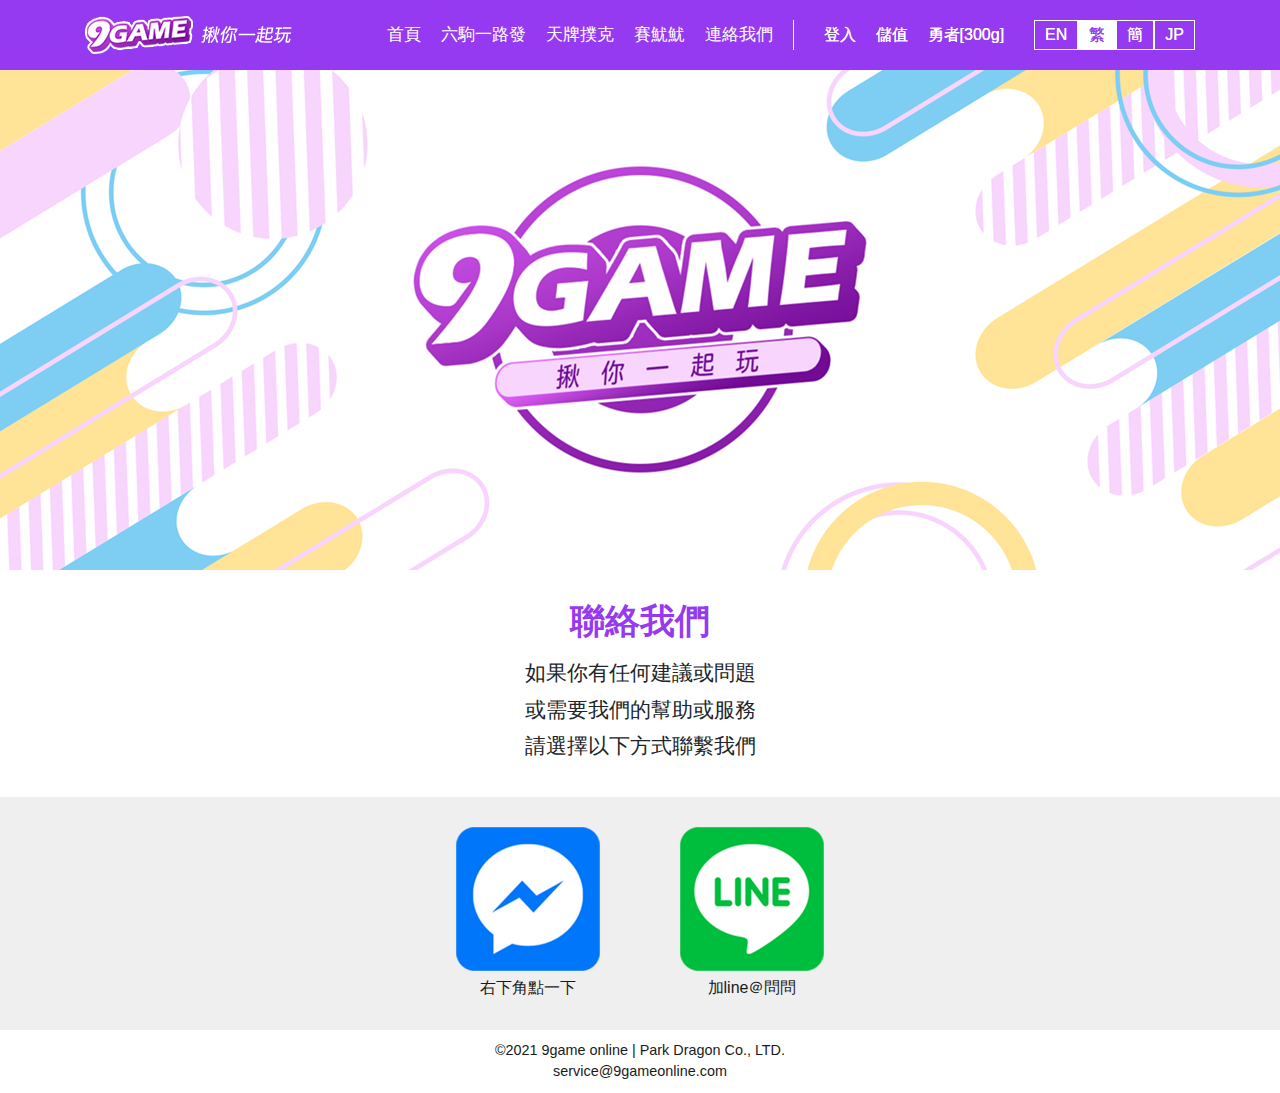
==== commit 7da29e82: "0802修改完" ====
--- a/contact.html
+++ b/contact.html
@@ -19,275 +19,284 @@
           <a href="index.html"><img src="images/logo.png"></a>
         </div>
         <div id="header" class="header__nav">
-            <div id="nav-border">
-              <button class="mobileNav__btn d-lg-none close"></button>
-              <div  class="header__topNav">
-                <button class="mobileNav--Closebtn d-lg-none d-block"><i class="fas fa-times"></i></button>
-                <ul class="order-lg-1 order-2">
-                  <li><a href="index.html">首頁</a></li>
-                  <li><a href="game.html">六駒一路發</a></li>
-                  <li><a href="game.html">天牌撲克</a></li>
-                  <li><a href="game.html">賽魷魷</a></li>
-                  <li><a href="contact.html">連絡我們</a></li>
-                </ul>
-                <ul class="user__area order-lg-2 order-3">
-                  <li><button  type="button" data-toggle="modal" data-target="#LoginModal">登入</button></li>
-                  <li><button  type="button" data-toggle="modal" data-target="#DepositModal">儲值</button></li>
-                  <li><button  type="button" data-toggle="modal" data-target="#ChangeNameModal">勇者<span>[300g]</span></button></li>
-                </ul>
-                <div class="lang order-lg-3 order-1">
-                  <ul id="LangList">
-                    <li><button>EN</button></li>
-                    <li class="active"><button >繁</button></li>
-                    <li><button>簡</button></li>
-                    <li><button>JP</button></li>
-                  </ul>
-                </div>
+          <div id="nav-border">
+            <button class="mobileNav__btn d-lg-none close"></button>
+            <div class="header__topNav">
+              <button class="mobileNav--Closebtn d-lg-none d-block"><i class="fas fa-times"></i></button>
+              <ul class="order-lg-1 order-2">
+                <li><a href="index.html">首頁</a></li>
+                <li><a href="game.html">六駒一路發</a></li>
+                <li><a href="game.html">天牌撲克</a></li>
+                <li><a href="game.html">賽魷魷</a></li>
+                <li><a href="contact.html">連絡我們</a></li>
+              </ul>
+              <ul class="user__area order-lg-2 order-3">
+                <li><button type="button" data-toggle="modal" data-target="#LoginModal">登入</button></li>
+                <li><button type="button" data-toggle="modal" data-target="#DepositModal">儲值</button></li>
+                <li><button type="button" data-toggle="modal"
+                    data-target="#ChangeNameModal">勇者<span>[300g]</span></button></li>
+              </ul>
+              <div class="lang order-lg-3 order-1">
+                <ul id="LangList">
+                  <li><button>EN</button></li>
+                  <li class="active"><button>繁</button></li>
+                  <li><button>簡</button></li>
+                  <li><button>JP</button></li>
+                </ul>
               </div>
-            
-              <button class="mobileNav--close"></button>
-            
-            </div>  
-        </div>
-      </div>
-    </div>
-   
+            </div>
+
+            <button class="mobileNav--close"></button>
+
+          </div>
+        </div>
+      </div>
+    </div>
+
     <section class="main">
       <div class="content">
-        <div class="titleBanner">
-          <img src="images/contactBanner.png" alt="">
-      </div>
-      <div class="container">
-        <div class="d-flex justify-content-center align-items-center flex-column content__area">
-          <h3 class="title text-theme">聯絡我們</h3>
-          <div class="col-md-4 ">
-            <p>如果你有任何建議或問題
-              或需要我們的幫助或服務
-              請選擇以下方式聯繫我們</p>
-          </div>
-        </div>
-      </div>
-      <div class="social__inner">
-        <ul>
-          <li class="social--messenger"> <a href="https://www.facebook.com/9gameonline" target="_blank"><img src="images/icon/contact_messenger.png" alt=""></a></li>
-          <li class="social--lineicon"><a href="https://lin.ee/tvqjr5u" target="_blank"><img src="images/icon/contact_line.png" alt=""></a></li>
-        </ul>
-      </div>
-     
-     
+        <div class="titleBanner" style="background-image: url('images/contactBanner.png');"></div>
+        <div class="container">
+          <div class="d-flex justify-content-center align-items-center flex-column content__area">
+            <h3 class="title text-theme">聯絡我們</h3>
+            <div class="col-md-6">
+              <p class="text-center">如果你有任何建議或問題</p>
+              <p class="text-center">或需要我們的幫助或服務</p>
+              <p class="text-center">請選擇以下方式聯繫我們</p>
+            </div>
+          </div>
+        </div>
+        <div class="social__inner">
+          <ul>
+            <li class="social--messenger">
+                <img src="images/icon/contact_messenger.png" alt="">
+                <span>右下角點一下</span>
+            </li>
+            <li class="social--lineicon">
+              <a href="https://lin.ee/tvqjr5u" target="_blank">
+                <img src="images/icon/contact_line.png" alt="">
+                <span>加line＠問問</span>
+              </a>
+            </li>
+          </ul>
+        </div>
+
+
     </section>
-    
+
     <div id="footer" class="footer">
       <div class="container">
-         
-          <div class="col-12">
-            <div class="copyright">
-              <div class="d-flex flex-wrap">
-                <div class="col-12  order-lg-1 order-2 mt-1 mt-lg-0 p-0">
-                  <p class="text-center">©2021 9game online | Park Dragon Co., LTD.</p>
-                  <p class="text-center"> <a href="">service@9gameonline.com</a> </p>
-                </div>
+
+        <div class="col-12">
+          <div class="copyright">
+            <div class="d-flex flex-wrap">
+              <div class="col-12  order-lg-1 order-2 mt-1 mt-lg-0 p-0">
+                <p class="text-center">©2021 9game online | Park Dragon Co., LTD.</p>
+                <p class="text-center"> <a href="">service@9gameonline.com</a> </p>
               </div>
             </div>
           </div>
+        </div>
       </div>
     </div>
   </div>
   <div class="modal fade " id="LoginModal" tabindex="-1" role="dialog" aria-labelledby="LoginModalLabel"
-  aria-hidden="true">
-  <div class="modal-dialog  modal-sm">
-    <div class="modal-content">
-      <div class="modal-header">
-        <h5 class="modal-title" id="LoginModalLabel">會員登入</h5>
-        <button type="button" class="close" data-dismiss="modal" aria-label="Close">
-          <span aria-hidden="true">&times;</span>
-        </button>
-      </div>
-      <div class="modal-body d-flex justify-content-center">
-        <ul class="loginIcon ">
-          <li >
-            <button><img src="images/icon/google.png" alt="" data-dismiss="modal"></button>
-          </li>
-          <li >
-            <button><img src="images/icon/facebook.png" alt="" data-dismiss="modal"></button>
-          </li>
-        </ul>
-      </div>
-      <div class="modal-footer flex-column">
-        <div class="d-flex flex-row">
-          <input type="checkbox" name="cc" />
-          <button data-toggle="modal" data-target="#TermsModal">我同意使用者條款</button>
-        </div>
-        <button type="button" class="defult_btn" data-dismiss="modal">取消</button>
-      </div>
-    </div>
-  </div>
-</div>
-<div class="modal fade" id="TermsModal" tabindex="-1" role="dialog" aria-labelledby="TermsModalLabel" aria-hidden="true">
-  <div class="modal-dialog terms modal-md">
-    <div class="modal-content">
-      <div class="modal-header">
-        <!-- <h5 class="modal-title">點數儲值</h5>
+    aria-hidden="true">
+    <div class="modal-dialog  modal-sm">
+      <div class="modal-content">
+        <div class="modal-header">
+          <h5 class="modal-title" id="LoginModalLabel">會員登入</h5>
+          <button type="button" class="close" data-dismiss="modal" aria-label="Close">
+            <span aria-hidden="true">&times;</span>
+          </button>
+        </div>
+        <div class="modal-body d-flex justify-content-center">
+          <ul class="loginIcon ">
+            <li>
+              <button><img src="images/icon/google.png" alt="" data-dismiss="modal"></button>
+            </li>
+            <li>
+              <button><img src="images/icon/facebook.png" alt="" data-dismiss="modal"></button>
+            </li>
+          </ul>
+        </div>
+        <div class="modal-footer flex-column">
+          <div class="d-flex flex-row">
+            <input type="checkbox" name="cc" />
+            <button data-toggle="modal" data-target="#TermsModal">我同意使用者條款</button>
+          </div>
+          <button type="button" class="defult_btn" data-dismiss="modal">取消</button>
+        </div>
+      </div>
+    </div>
+  </div>
+  <div class="modal fade" id="TermsModal" tabindex="-1" role="dialog" aria-labelledby="TermsModalLabel"
+    aria-hidden="true">
+    <div class="modal-dialog terms modal-md">
+      <div class="modal-content">
+        <div class="modal-header">
+          <!-- <h5 class="modal-title">點數儲值</h5>
         <h5 class="modal-title">選擇Gash金額</h5> -->
-        <h5 class="modal-title">使用者條款</h5>
-        <button type="button" class="close" data-dismiss="modal" aria-label="Close">
-          <span aria-hidden="true">&times;</span>
-        </button>
-      </div>
-      <div class="modal-body">
-        <div class="terms_box">
-          <iframe src="https://www.lipsum.com/feed/html" width="100%" frameborder="0"></iframe>
-        </div>  
-        
-      </div>
-      <div class="modal-footer">
-        <button type="button" class="defult_btn" data-dismiss="modal">關閉</button>
-      </div>
-    </div>
-  </div>
-</div>
-<div class="modal fade" id="DepositModal" tabindex="-1" role="dialog" aria-labelledby="DepositModalLabel" aria-hidden="true" >
-  <div class="modal-dialog deposit modal-sm">
-    <div class="modal-content">
-      <div class="modal-header">
-        <!-- <h5 class="modal-title">點數儲值</h5>
+          <h5 class="modal-title">使用者條款</h5>
+          <button type="button" class="close" data-dismiss="modal" aria-label="Close">
+            <span aria-hidden="true">&times;</span>
+          </button>
+        </div>
+        <div class="modal-body">
+          <div class="terms_box">
+            <iframe src="https://www.lipsum.com/feed/html" width="100%" frameborder="0"></iframe>
+          </div>
+
+        </div>
+        <div class="modal-footer">
+          <button type="button" class="defult_btn" data-dismiss="modal">關閉</button>
+        </div>
+      </div>
+    </div>
+  </div>
+  <div class="modal fade" id="DepositModal" tabindex="-1" role="dialog" aria-labelledby="DepositModalLabel"
+    aria-hidden="true">
+    <div class="modal-dialog deposit modal-sm">
+      <div class="modal-content">
+        <div class="modal-header">
+          <!-- <h5 class="modal-title">點數儲值</h5>
         <h5 class="modal-title">選擇Gash金額</h5> -->
-        <h5 class="modal-title">儲值Gash金額</h5>
-        <button type="button" class="close" data-dismiss="modal" aria-label="Close">
-          <span aria-hidden="true">&times;</span>
-        </button>
-      </div>
-      <div class="modal-body">
-        <ul class=" deposit__list ">
-          <li>
-            <button><img src="images/icon/gash.png" alt=""></button>
-          </li>
-          <li >
-            <button><img src="images/icon/mycard.png" alt=""></button>
-          </li>
-        </ul>
-        <ul class="deposit__MoneyList">
-          <li>
-            <button type="button">
-              <ul class="deposit__MoneyItem">
-                <li>$50</li>
-                <li><span class="text-red"><i class="fas fa-caret-right"></i></span></li>
-                <li>5,000g</li>
-              </ul>
-            </button>
-          </li>
-          <li>
-            <button type="button">
-              <ul class="deposit__MoneyItem">
-                <li>$100</li>
-                <li><span class="text-red"><i class="fas fa-caret-right"></i></span></li>
-                <li>10,000g</li>
-              </ul>
-            </button>
-          </li>
-          <li>
-            <button type="button">
-              <ul class="deposit__MoneyItem">
-                <li>$150</li>
-                <li><span class="text-red"><i class="fas fa-caret-right"></i></span></li>
-                <li>15,000g</li>
-              </ul>
-            </button>
-          </li>
-          <li>
-            <button type="button">
-              <ul class="deposit__MoneyItem">
-                <li>$300</li>
-                <li><span class="text-red"><i class="fas fa-caret-right"></i></span></li>
-                <li>31,500g</li>
-              </ul>
-            </button>
-          </li>
-          <li>
-            <button type="button">
-              <ul class="deposit__MoneyItem">
-                <li>$500</li>
-                <li><span class="text-red"><i class="fas fa-caret-right"></i></span></li>
-                <li>55,000g</li>
-              </ul>
-            </button>
-          </li>
-          <li>
-            <button type="button">
-              <ul class="deposit__MoneyItem">
-                <li>$1000</li>
-                <li><span class="text-red"><i class="fas fa-caret-right"></i></span></li>
-                <li>110,000g</li>
-              </ul>
-            </button>
-          </li>
-          <li>
-            <button type="button">
-              <ul class="deposit__MoneyItem">
-                <li>$3000</li>
-                <li><span class="text-red"><i class="fas fa-caret-right"></i></span></li>
-                <li>345,000g</li>
-              </ul>
-            </button>
-          </li>
-          <li>
-            <button type="button">
-              <ul class="deposit__MoneyItem">
-                <li>$5000</li>
-                <li><span class="text-red"><i class="fas fa-caret-right"></i></span></li>
-                <li>600,000g</li>
-              </ul>
-            </button>
-          </li>
-        </ul>
-        <ul class="deposit__info1 text-white">
-          <li><span>遊戲：</span>9ＧameOnline</li>
-          <li><span>帳號：</span>勇者</li>
-          <li><span>金額：</span>＄300</li>
-        </ul>
-        <ul class="deposit__info2 text-white">
-          <li>儲值成功</li>
-          <li><span>目前餘額：</span>300,000g</li>
-        </ul>
-        <ul class="deposit__info3 text-white">
-          <li>儲值失敗</li>
-          <li><span>目前餘額：</span>＄0</li>
-        </ul>
-      </div>
-      <div class="modal-footer flex-row">
-        <button type="button" id="clear" class="defult_btn">取消</button>
-        <button type="button" id="submit" class="defult_btn">確定</button>
-      </div>
-    </div>
-  </div>
-</div>
-<div class="modal fade" id="ChangeNameModal" tabindex="-1" role="dialog" aria-labelledby="ChangeNameModalLabel"
-  aria-hidden="true" >
-  <div class="modal-dialog  modal-sm">
-    <div class="modal-content">
-      <div class="modal-header">
-        <h5 class="modal-title" id="ChangeNameModalLabel">更改暱稱</h5>
-        <button type="button" class="close" data-dismiss="modal" aria-label="Close">
-          <span aria-hidden="true">&times;</span>
-        </button>
-      </div>
-      <div class="modal-body">
-        <ul class="d-flex flex-wrap justify-content-center">
-          <li>
-           <button class="inputText"><i class="fas fa-pen mr-1"></i><span>女神ＡＡＡ</span></button>
-          </li>
-          <li class="inputBox" >
-             <input type="text" id="nickName" placeholder="請輸入名稱">
-          </li>
-        </ul>
-      </div>
-      <div class="modal-footer flex-row">
-        <button type="button" class="defult_btn" id="reset" >清除</button>
-        <button type="button" class="defult_btn" data-dismiss="modal">確定</button>
-      </div>
-    </div>
-  </div>
-</div>
+          <h5 class="modal-title">儲值Gash金額</h5>
+          <button type="button" class="close" data-dismiss="modal" aria-label="Close">
+            <span aria-hidden="true">&times;</span>
+          </button>
+        </div>
+        <div class="modal-body">
+          <ul class=" deposit__list ">
+            <li>
+              <button><img src="images/icon/gash.png" alt=""></button>
+            </li>
+            <li>
+              <button><img src="images/icon/mycard.png" alt=""></button>
+            </li>
+          </ul>
+          <ul class="deposit__MoneyList">
+            <li>
+              <button type="button">
+                <ul class="deposit__MoneyItem">
+                  <li>$50</li>
+                  <li><span class="text-red"><i class="fas fa-caret-right"></i></span></li>
+                  <li>5,000g</li>
+                </ul>
+              </button>
+            </li>
+            <li>
+              <button type="button">
+                <ul class="deposit__MoneyItem">
+                  <li>$100</li>
+                  <li><span class="text-red"><i class="fas fa-caret-right"></i></span></li>
+                  <li>10,000g</li>
+                </ul>
+              </button>
+            </li>
+            <li>
+              <button type="button">
+                <ul class="deposit__MoneyItem">
+                  <li>$150</li>
+                  <li><span class="text-red"><i class="fas fa-caret-right"></i></span></li>
+                  <li>15,000g</li>
+                </ul>
+              </button>
+            </li>
+            <li>
+              <button type="button">
+                <ul class="deposit__MoneyItem">
+                  <li>$300</li>
+                  <li><span class="text-red"><i class="fas fa-caret-right"></i></span></li>
+                  <li>31,500g</li>
+                </ul>
+              </button>
+            </li>
+            <li>
+              <button type="button">
+                <ul class="deposit__MoneyItem">
+                  <li>$500</li>
+                  <li><span class="text-red"><i class="fas fa-caret-right"></i></span></li>
+                  <li>55,000g</li>
+                </ul>
+              </button>
+            </li>
+            <li>
+              <button type="button">
+                <ul class="deposit__MoneyItem">
+                  <li>$1000</li>
+                  <li><span class="text-red"><i class="fas fa-caret-right"></i></span></li>
+                  <li>110,000g</li>
+                </ul>
+              </button>
+            </li>
+            <li>
+              <button type="button">
+                <ul class="deposit__MoneyItem">
+                  <li>$3000</li>
+                  <li><span class="text-red"><i class="fas fa-caret-right"></i></span></li>
+                  <li>345,000g</li>
+                </ul>
+              </button>
+            </li>
+            <li>
+              <button type="button">
+                <ul class="deposit__MoneyItem">
+                  <li>$5000</li>
+                  <li><span class="text-red"><i class="fas fa-caret-right"></i></span></li>
+                  <li>600,000g</li>
+                </ul>
+              </button>
+            </li>
+          </ul>
+          <ul class="deposit__info1 text-white">
+            <li><span>遊戲：</span>9ＧameOnline</li>
+            <li><span>帳號：</span>勇者</li>
+            <li><span>金額：</span>＄300</li>
+          </ul>
+          <ul class="deposit__info2 text-white">
+            <li>儲值成功</li>
+            <li><span>目前餘額：</span>300,000g</li>
+          </ul>
+          <ul class="deposit__info3 text-white">
+            <li>儲值失敗</li>
+            <li><span>目前餘額：</span>＄0</li>
+          </ul>
+        </div>
+        <div class="modal-footer flex-row">
+          <button type="button" id="clear" class="defult_btn">取消</button>
+          <button type="button" id="submit" class="defult_btn">確定</button>
+        </div>
+      </div>
+    </div>
+  </div>
+  <div class="modal fade" id="ChangeNameModal" tabindex="-1" role="dialog" aria-labelledby="ChangeNameModalLabel"
+    aria-hidden="true">
+    <div class="modal-dialog  modal-sm">
+      <div class="modal-content">
+        <div class="modal-header">
+          <h5 class="modal-title" id="ChangeNameModalLabel">更改暱稱</h5>
+          <button type="button" class="close" data-dismiss="modal" aria-label="Close">
+            <span aria-hidden="true">&times;</span>
+          </button>
+        </div>
+        <div class="modal-body">
+          <ul class="d-flex flex-wrap justify-content-center">
+            <li>
+              <button class="inputText"><i class="fas fa-pen mr-1"></i><span>女神ＡＡＡ</span></button>
+            </li>
+            <li class="inputBox">
+              <input type="text" id="nickName" placeholder="請輸入名稱">
+            </li>
+          </ul>
+        </div>
+        <div class="modal-footer flex-row">
+          <button type="button" class="defult_btn" id="reset">清除</button>
+          <button type="button" class="defult_btn" data-dismiss="modal">確定</button>
+        </div>
+      </div>
+    </div>
+  </div>
   <script src="https://code.jquery.com/jquery-3.5.1.slim.min.js"></script>
   <!-- <script src="https://ajax.googleapis.com/ajax/libs/jquery/1.3.2/jquery.min.js"></script> -->
   <script src="https://cdn.jsdelivr.net/npm/popper.js@1.16.1/dist/umd/popper.min.js"></script>
@@ -300,20 +309,23 @@
   <script src="scripts/custom.js"></script>
   <div id="fb-root"></div>
   <script>
-      window.fbAsyncInit = function() { FB.init({
-      xfbml : true,
-      version : 'v11.0' });
-      };
-      (function(d, s, id) {
+    window.fbAsyncInit = function () {
+      FB.init({
+        xfbml: true,
+        version: 'v11.0'
+      });
+    };
+    (function (d, s, id) {
       var js, fjs = d.getElementsByTagName(s)[0];
       if (d.getElementById(id)) return;
-      js = d.createElement(s); js.id = id;
-      js.src = 'https://connect.facebook.net/zh_TW/sdk/xfbml.customerchat.js'; fjs.parentNode.insertBefore(js, fjs);
-      }(document, 'script', 'facebook-jssdk'));</script>
-      <!-- Your Chat Plugin code --> 
-      <div class="fb-customerchat"
-      attribution="setup_tool"
-      page_id="104167105257980"> </div>
+      js = d.createElement(s);
+      js.id = id;
+      js.src = 'https://connect.facebook.net/zh_TW/sdk/xfbml.customerchat.js';
+      fjs.parentNode.insertBefore(js, fjs);
+    }(document, 'script', 'facebook-jssdk'));
+  </script>
+  <!-- Your Chat Plugin code -->
+  <div class="fb-customerchat" attribution="setup_tool" page_id="104167105257980"> </div>
 </body>
 
 </html>--- a/css/custom.css
+++ b/css/custom.css
@@ -1006,6 +1006,22 @@
   margin-right: 5px;
 }
 
+.defult_btn2 {
+  padding: 5px 15px;
+  font-size: 1.3125em;
+  border-radius: 30px;
+  background: #963af1;
+  color: #fff;
+}
+.defult_btn2:active, .defult_btn2:focus, .defult_btn2:hover {
+  background-color: #FFDC00;
+  transition: all 0.3s ease;
+  color: #1a1a1a;
+}
+.defult_btn2 i {
+  margin-right: 5px;
+}
+
 .title {
   font-size: 2.1875em;
   text-transform: uppercase;
@@ -1402,6 +1418,7 @@
   text-align: center;
   margin-bottom: 0px;
   line-height: 1.5;
+  font-size: 1.3125em;
 }
 @media only screen and (max-width: 768px) {
   .newsSlider p {
@@ -1417,7 +1434,7 @@
 .indexInfo {
   display: flex;
   flex-direction: row;
-  min-height: 70vh;
+  min-height: 50vh;
 }
 @media only screen and (max-width: 991px) {
   .indexInfo {
@@ -1432,8 +1449,23 @@
 }
 @media only screen and (max-width: 991px) {
   .indexInfo--pic {
-    height: 450px;
+    height: 500px;
     width: 100%;
+  }
+}
+@media only screen and (max-width: 767px) {
+  .indexInfo--pic {
+    height: 400px;
+  }
+}
+@media only screen and (max-width: 480px) {
+  .indexInfo--pic {
+    height: 350px;
+  }
+}
+@media only screen and (max-width: 375px) {
+  .indexInfo--pic {
+    height: 250px;
   }
 }
 .indexInfo__textContent {
@@ -1447,7 +1479,7 @@
 .indexInfo--title {
   color: #963af1;
   font-weight: bold;
-  font-size: 1.75em;
+  font-size: 2.1875em;
 }
 @media only screen and (max-width: 480px) {
   .indexInfo--title {
@@ -1515,13 +1547,29 @@
   align-items: center;
 }
 .social__inner ul li {
-  margin: 0 20px;
+  display: flex;
+  flex-direction: column;
+  margin: 0 40px;
+  justify-content: center;
+  align-items: center;
+}
+@media only screen and (max-width: 480px) {
+  .social__inner ul li {
+    margin: 0 20px;
+  }
+}
+.social__inner ul li a {
+  display: flex;
+  flex-direction: column;
+  justify-content: center;
+  align-items: center;
 }
 .social__inner ul li a i {
   font-size: 4.375em;
 }
-.social__inner ul li img {
-  max-width: 80px;
+.social__inner ul li span {
+  margin-top: 5px;
+  color: #1a1a1a;
 }
 @media only screen and (max-width: 768px) {
   .social__inner ul li img {
@@ -1530,7 +1578,12 @@
 }
 
 .index_slider {
-  padding-top: 55px;
+  padding-top: 70px;
+}
+@media only screen and (max-width: 991px) {
+  .index_slider {
+    padding-top: 58px;
+  }
 }
 @media only screen and (max-width: 480px) {
   .index_slider {
@@ -1550,16 +1603,11 @@
 .index_slider .item {
   background-size: cover;
   background-position: center;
-  height: 650px;
+  height: 500px;
 }
 @media only screen and (max-width: 1199px) {
   .index_slider .item {
-    height: 500px;
-  }
-}
-@media only screen and (max-width: 1024px) {
-  .index_slider .item {
-    height: 450px;
+    height: 400px;
   }
 }
 @media only screen and (max-width: 991px) {
@@ -1569,7 +1617,7 @@
 }
 @media only screen and (max-width: 768px) {
   .index_slider .item {
-    height: 300px;
+    height: 280px;
   }
 }
 @media only screen and (max-width: 480px) {
@@ -1724,41 +1772,70 @@
 }
 
 .content {
-  margin-top: 50px;
+  padding-top: 70px;
 }
 @media only screen and (max-width: 991px) {
   .content {
-    margin-top: 40px;
+    padding-top: 58px;
+  }
+}
+@media only screen and (max-width: 480px) {
+  .content {
+    padding-top: 40px;
   }
 }
 .content__area {
   padding: 30px 0;
 }
-
+.content__area p {
+  font-size: 1.3125em;
+  margin-bottom: 5px;
+}
+
+.titleBanner {
+  height: 500px;
+  background-size: cover;
+  background-position: center;
+}
+@media only screen and (max-width: 1199px) {
+  .titleBanner {
+    height: 400px;
+  }
+}
+@media only screen and (max-width: 991px) {
+  .titleBanner {
+    height: 380px;
+  }
+}
+@media only screen and (max-width: 768px) {
+  .titleBanner {
+    height: 280px;
+  }
+}
+@media only screen and (max-width: 480px) {
+  .titleBanner {
+    height: 230px;
+  }
+}
+@media only screen and (max-width: 375px) {
+  .titleBanner {
+    height: 180px;
+  }
+}
 .titleBanner img {
   width: 100%;
 }
 
 .game {
-  background-size: cover;
+  background-size: contain;
   background-position: top center;
   background-repeat: no-repeat;
-  min-height: 1400px;
-}
-@media only screen and (max-width: 1440px) {
-  .game {
-    min-height: 1200px;
-  }
-}
-@media only screen and (max-width: 1199px) {
-  .game {
-    min-height: 1000px;
-  }
 }
 @media only screen and (max-width: 991px) {
   .game {
     background-image: url("../images/game-BG-m.png") !important;
     min-height: auto;
+    background-size: cover;
     padding-bottom: 30px;
   }
 }
@@ -1771,10 +1848,12 @@
   }
 }
 .game__info {
-  padding: 30px 0 0;
+  padding: 30px 0;
+  text-align: center;
 }
 .game__info img {
   width: 100%;
+  max-width: 70%;
 }
 
 .footer {
